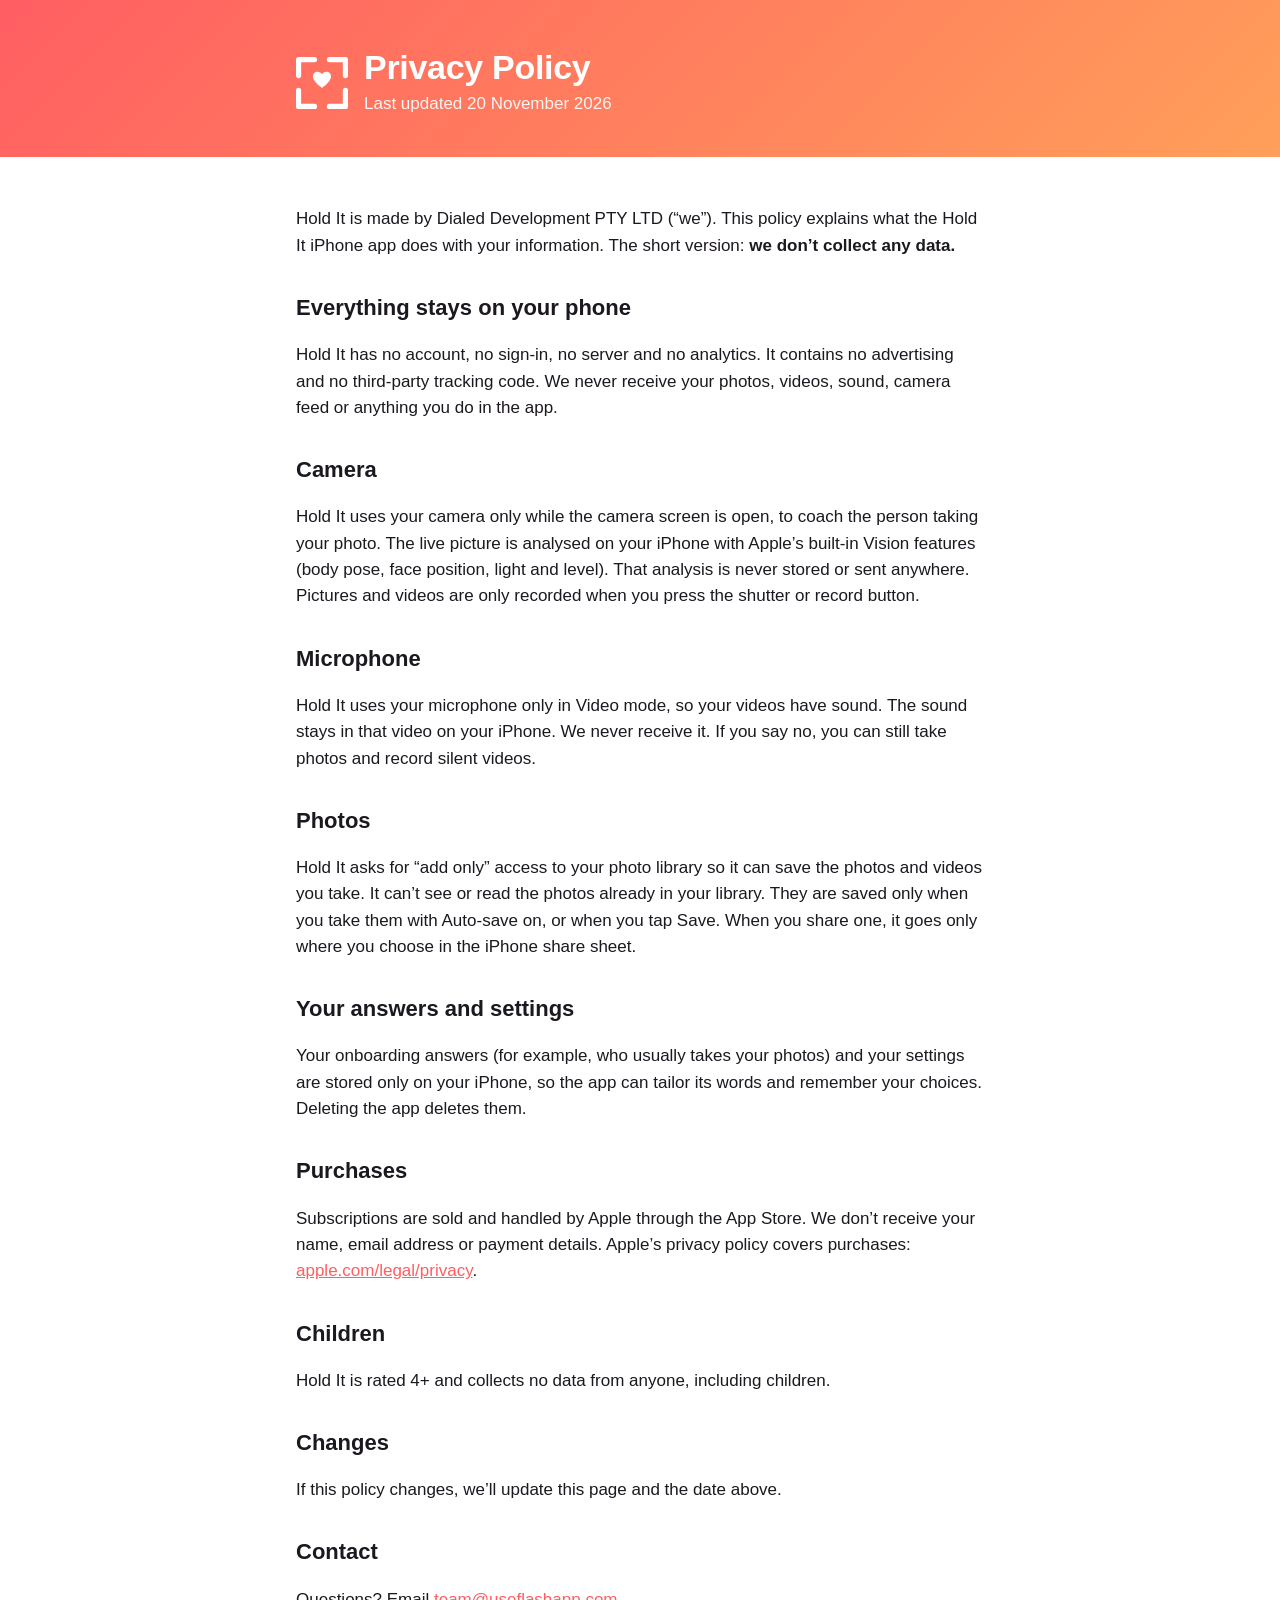
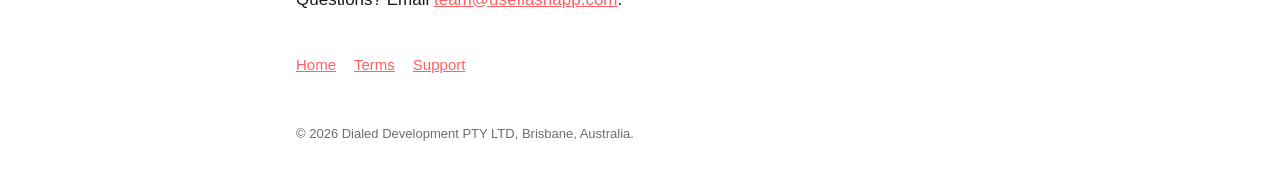
==== privacy/index.html @ 533e88c5 "Privacy: cover video and the microphone Co-Authored-By: Claude Opus 5.5 <noreply@anthropic.com>" ====
<!doctype html>
<html lang="en">
<head>
<meta charset="utf-8">
<meta name="viewport" content="width=device-width, initial-scale=1">
<title>Hold It Privacy</title>
<meta name="description" content="Hold It privacy policy: no data collected.">
<link rel="stylesheet" href="../style.css">
</head>
<body>
<header><div class="wrap">
<a href="../"><svg class="mark" viewBox="0 0 644 644" aria-hidden="true"><g fill="none" stroke="#fff" stroke-width="64" stroke-linecap="round" stroke-linejoin="round"><path d="M230 32H32V230"/><path d="M414 32H612V230"/><path d="M230 612H32V414"/><path d="M414 612H612V414"/></g><path fill="#fff" d="M322 381c-8-6-112-74-112-140 0-35 26-59 57-59 24 0 44 14 55 33 11-19 31-33 55-33 31 0 57 24 57 59 0 66-104 134-112 140z"/></svg></a>
<div><h1>Privacy Policy</h1><p>Last updated 20 November 2026</p></div>
</div></header>
<main><div class="wrap">
<p>Hold It is made by Dialed Development PTY LTD (“we”). This policy explains what the Hold It iPhone app does with your information. The short version: <strong>we don’t collect any data.</strong></p>
<h2>Everything stays on your phone</h2>
<p>Hold It has no account, no sign-in, no server and no analytics. It contains no advertising and no third-party tracking code. We never receive your photos, videos, sound, camera feed or anything you do in the app.</p>
<h2>Camera</h2>
<p>Hold It uses your camera only while the camera screen is open, to coach the person taking your photo. The live picture is analysed on your iPhone with Apple’s built-in Vision features (body pose, face position, light and level). That analysis is never stored or sent anywhere. Pictures and videos are only recorded when you press the shutter or record button.</p>
<h2>Microphone</h2>
<p>Hold It uses your microphone only in Video mode, so your videos have sound. The sound stays in that video on your iPhone. We never receive it. If you say no, you can still take photos and record silent videos.</p>
<h2>Photos</h2>
<p>Hold It asks for “add only” access to your photo library so it can save the photos and videos you take. It can’t see or read the photos already in your library. They are saved only when you take them with Auto-save on, or when you tap Save. When you share one, it goes only where you choose in the iPhone share sheet.</p>
<h2>Your answers and settings</h2>
<p>Your onboarding answers (for example, who usually takes your photos) and your settings are stored only on your iPhone, so the app can tailor its words and remember your choices. Deleting the app deletes them.</p>
<h2>Purchases</h2>
<p>Subscriptions are sold and handled by Apple through the App Store. We don’t receive your name, email address or payment details. Apple’s privacy policy covers purchases: <a href="https://www.apple.com/legal/privacy/">apple.com/legal/privacy</a>.</p>
<h2>Children</h2>
<p>Hold It is rated 4+ and collects no data from anyone, including children.</p>
<h2>Changes</h2>
<p>If this policy changes, we’ll update this page and the date above.</p>
<h2>Contact</h2>
<p>Questions? Email <a href="mailto:team@useflashapp.com">team@useflashapp.com</a>.</p>
<nav><a href="../">Home</a><a href="../terms/">Terms</a><a href="../support/">Support</a></nav>
</div></main>
<footer><div class="wrap">© 2026 Dialed Development PTY LTD, Brisbane, Australia.</div></footer>
</body>
</html>
---- style.css ----
:root { --ink:#1C181F; --grey:#6E6E6E; --card:#F7F6FD; --coral:#FF5E62; --peach:#FF9F5A; --bg:#FFFFFF; }
@media (prefers-color-scheme: dark) { :root { --ink:#F5F4F7; --grey:#A09DA6; --card:#1B1A1F; --bg:#0E0D10; } }
* { box-sizing: border-box; }
body { margin:0; background:var(--bg); color:var(--ink); font: 17px/1.55 -apple-system, BlinkMacSystemFont, "SF Pro Text", "Segoe UI", Roboto, Helvetica, Arial, sans-serif; }
header { background: linear-gradient(135deg, var(--coral), var(--peach)); color:#fff; padding: 48px 0 40px; }
.wrap { max-width: 720px; margin: 0 auto; padding: 0 16px; }
header .wrap { display:flex; align-items:center; gap:16px; }
header a { color:#fff; text-decoration:none; }
.mark { width:52px; height:52px; flex:none; display:block; }
h1 { font-size: 34px; font-weight: 600; margin: 0; letter-spacing:-0.3px; line-height:1.15; }
header p { margin: 4px 0 0; opacity: .92; }
main { padding: 32px 0 48px; }
h2 { font-size: 22px; font-weight: 600; margin: 32px 0 8px; }
.muted { color: var(--grey); }
.card { background: var(--card); border-radius: 16px; padding: 4px 20px; margin: 16px 0; }
nav { display:flex; gap:18px; flex-wrap:wrap; margin-top: 40px; font-size: 15px; }
a { color: var(--coral); }
footer { color: var(--grey); font-size: 13px; padding: 0 0 48px; }
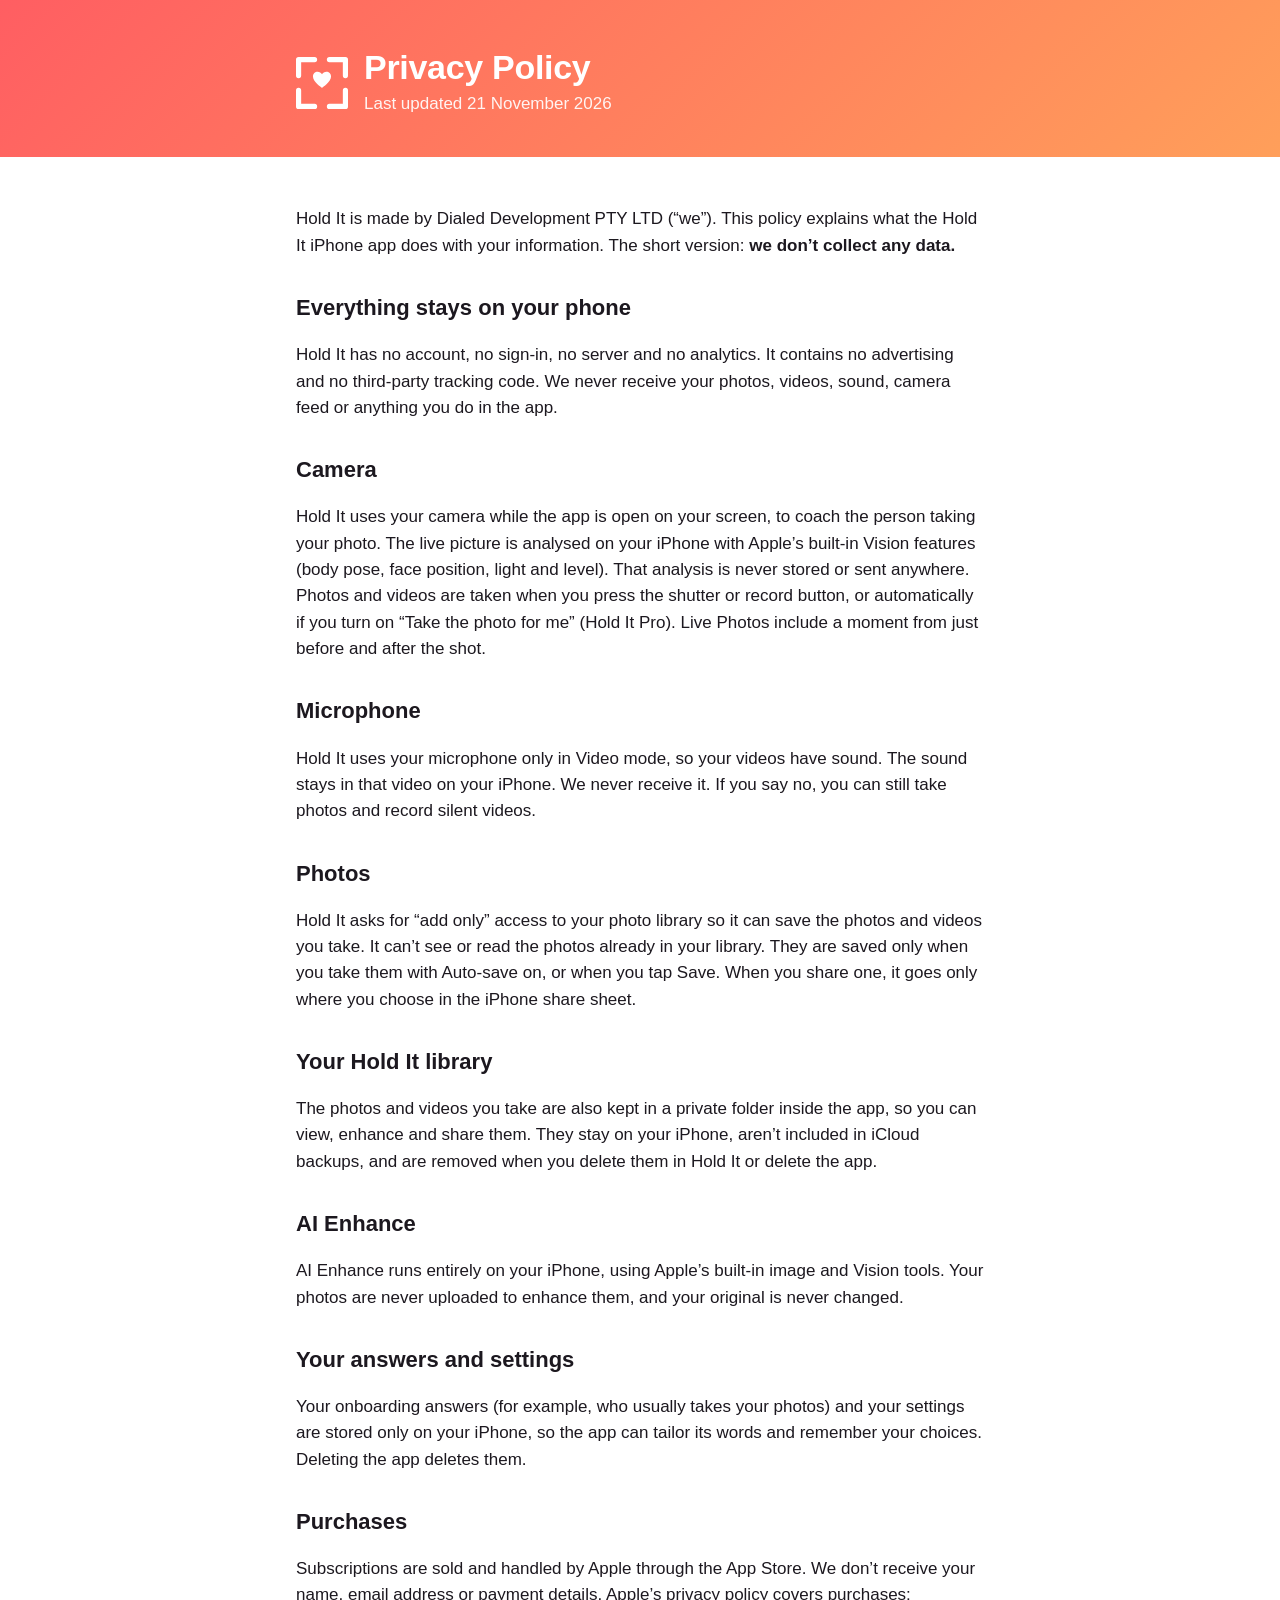
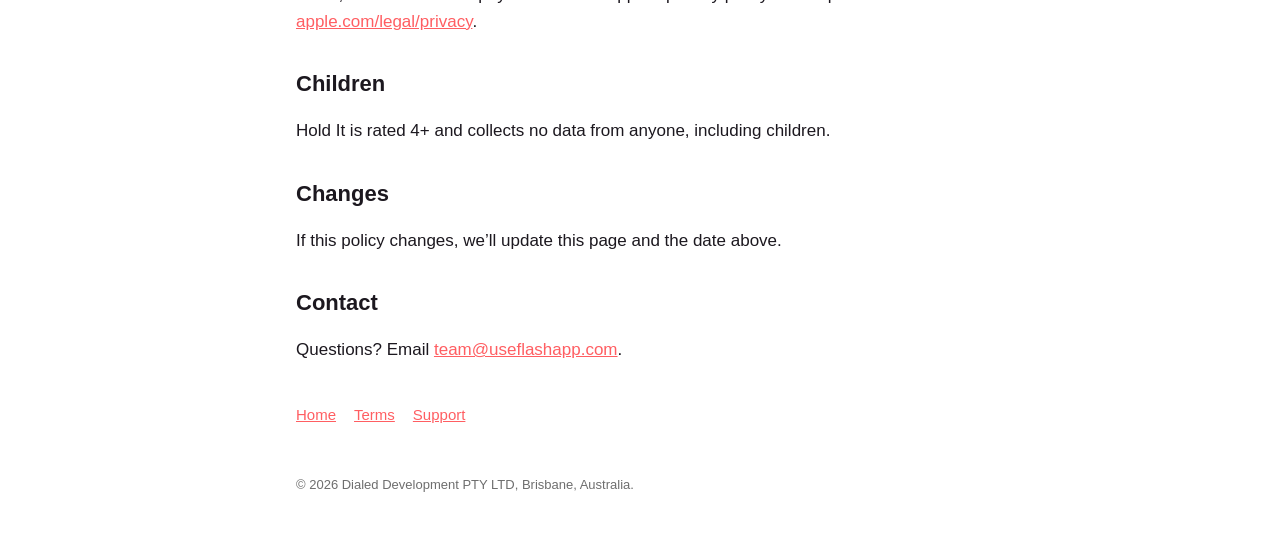
==== commit 929b2ed0: "Privacy and terms: in-app library and on-device AI Enhance Co-Authored-By: Claude Opus 5.5 <noreply@" ====
--- a/privacy/index.html
+++ b/privacy/index.html
@@ -10,18 +10,22 @@
 <body>
 <header><div class="wrap">
 <a href="../"><svg class="mark" viewBox="0 0 644 644" aria-hidden="true"><g fill="none" stroke="#fff" stroke-width="64" stroke-linecap="round" stroke-linejoin="round"><path d="M230 32H32V230"/><path d="M414 32H612V230"/><path d="M230 612H32V414"/><path d="M414 612H612V414"/></g><path fill="#fff" d="M322 381c-8-6-112-74-112-140 0-35 26-59 57-59 24 0 44 14 55 33 11-19 31-33 55-33 31 0 57 24 57 59 0 66-104 134-112 140z"/></svg></a>
-<div><h1>Privacy Policy</h1><p>Last updated 20 November 2026</p></div>
+<div><h1>Privacy Policy</h1><p>Last updated 21 November 2026</p></div>
 </div></header>
 <main><div class="wrap">
 <p>Hold It is made by Dialed Development PTY LTD (“we”). This policy explains what the Hold It iPhone app does with your information. The short version: <strong>we don’t collect any data.</strong></p>
 <h2>Everything stays on your phone</h2>
 <p>Hold It has no account, no sign-in, no server and no analytics. It contains no advertising and no third-party tracking code. We never receive your photos, videos, sound, camera feed or anything you do in the app.</p>
 <h2>Camera</h2>
-<p>Hold It uses your camera only while the camera screen is open, to coach the person taking your photo. The live picture is analysed on your iPhone with Apple’s built-in Vision features (body pose, face position, light and level). That analysis is never stored or sent anywhere. Pictures and videos are only recorded when you press the shutter or record button.</p>
+<p>Hold It uses your camera while the app is open on your screen, to coach the person taking your photo. The live picture is analysed on your iPhone with Apple’s built-in Vision features (body pose, face position, light and level). That analysis is never stored or sent anywhere. Photos and videos are taken when you press the shutter or record button, or automatically if you turn on “Take the photo for me” (Hold It Pro). Live Photos include a moment from just before and after the shot.</p>
 <h2>Microphone</h2>
 <p>Hold It uses your microphone only in Video mode, so your videos have sound. The sound stays in that video on your iPhone. We never receive it. If you say no, you can still take photos and record silent videos.</p>
 <h2>Photos</h2>
 <p>Hold It asks for “add only” access to your photo library so it can save the photos and videos you take. It can’t see or read the photos already in your library. They are saved only when you take them with Auto-save on, or when you tap Save. When you share one, it goes only where you choose in the iPhone share sheet.</p>
+<h2>Your Hold It library</h2>
+<p>The photos and videos you take are also kept in a private folder inside the app, so you can view, enhance and share them. They stay on your iPhone, aren’t included in iCloud backups, and are removed when you delete them in Hold It or delete the app.</p>
+<h2>AI Enhance</h2>
+<p>AI Enhance runs entirely on your iPhone, using Apple’s built-in image and Vision tools. Your photos are never uploaded to enhance them, and your original is never changed.</p>
 <h2>Your answers and settings</h2>
 <p>Your onboarding answers (for example, who usually takes your photos) and your settings are stored only on your iPhone, so the app can tailor its words and remember your choices. Deleting the app deletes them.</p>
 <h2>Purchases</h2>
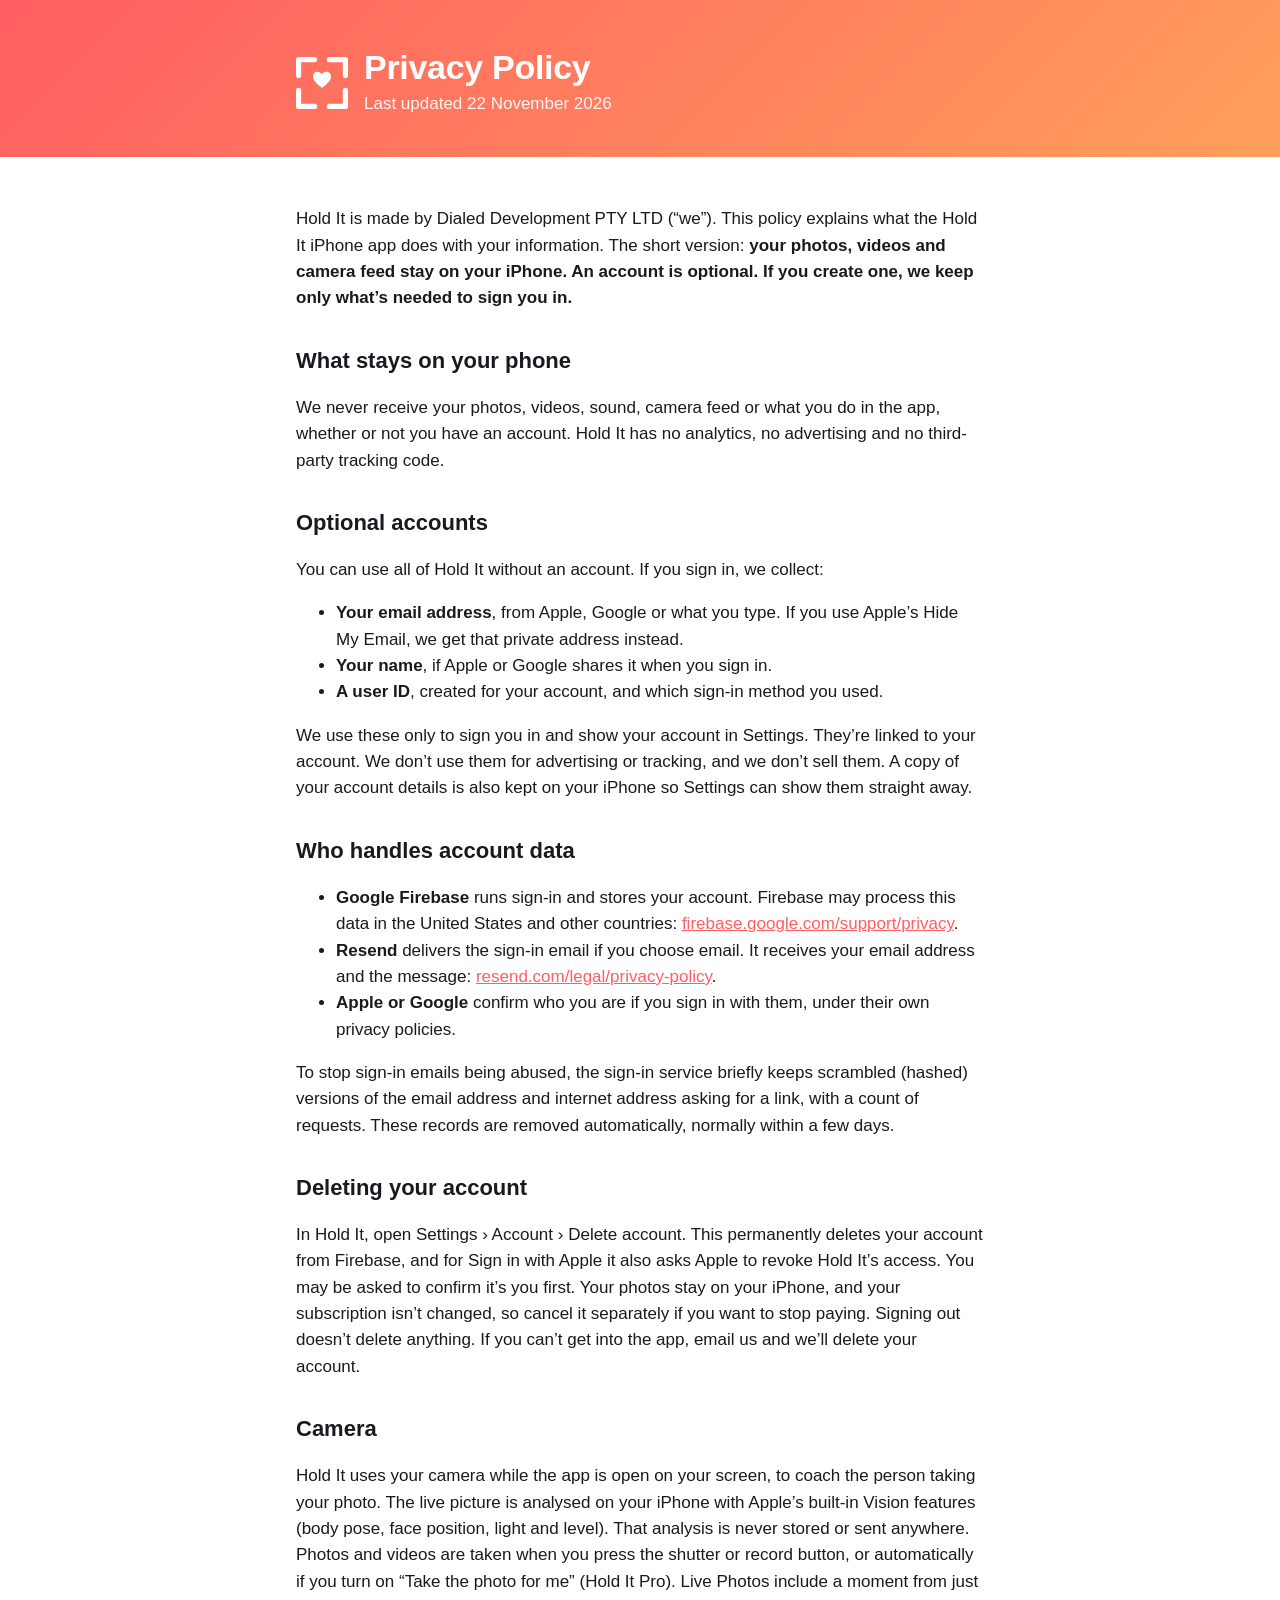
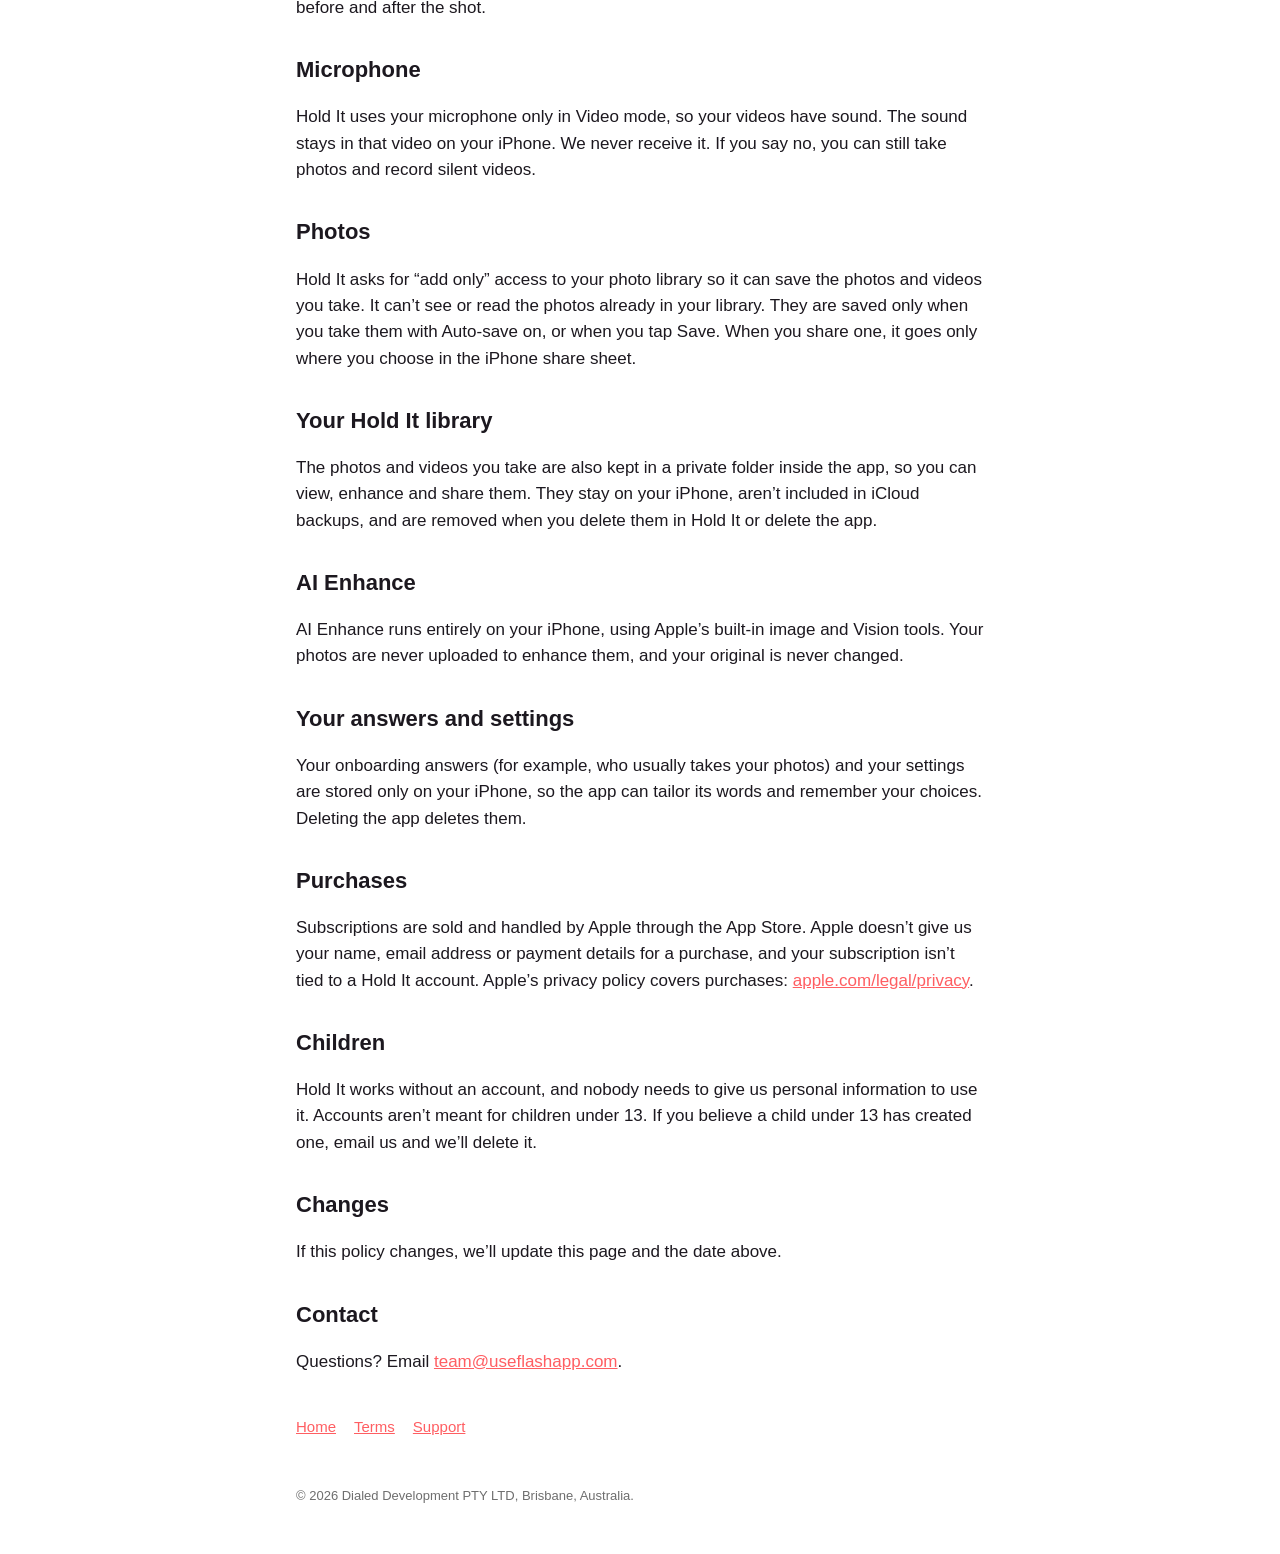
==== commit f607e0fa: "Privacy, terms and support: optional accounts and sign-in" ====
--- a/privacy/index.html
+++ b/privacy/index.html
@@ -4,18 +4,35 @@
 <meta charset="utf-8">
 <meta name="viewport" content="width=device-width, initial-scale=1">
 <title>Hold It Privacy</title>
-<meta name="description" content="Hold It privacy policy: no data collected.">
+<meta name="description" content="Hold It privacy policy: what an optional account collects, and why your photos stay on your iPhone.">
 <link rel="stylesheet" href="../style.css">
 </head>
 <body>
 <header><div class="wrap">
 <a href="../"><svg class="mark" viewBox="0 0 644 644" aria-hidden="true"><g fill="none" stroke="#fff" stroke-width="64" stroke-linecap="round" stroke-linejoin="round"><path d="M230 32H32V230"/><path d="M414 32H612V230"/><path d="M230 612H32V414"/><path d="M414 612H612V414"/></g><path fill="#fff" d="M322 381c-8-6-112-74-112-140 0-35 26-59 57-59 24 0 44 14 55 33 11-19 31-33 55-33 31 0 57 24 57 59 0 66-104 134-112 140z"/></svg></a>
-<div><h1>Privacy Policy</h1><p>Last updated 21 November 2026</p></div>
+<div><h1>Privacy Policy</h1><p>Last updated 22 November 2026</p></div>
 </div></header>
 <main><div class="wrap">
-<p>Hold It is made by Dialed Development PTY LTD (“we”). This policy explains what the Hold It iPhone app does with your information. The short version: <strong>we don’t collect any data.</strong></p>
-<h2>Everything stays on your phone</h2>
-<p>Hold It has no account, no sign-in, no server and no analytics. It contains no advertising and no third-party tracking code. We never receive your photos, videos, sound, camera feed or anything you do in the app.</p>
+<p>Hold It is made by Dialed Development PTY LTD (“we”). This policy explains what the Hold It iPhone app does with your information. The short version: <strong>your photos, videos and camera feed stay on your iPhone. An account is optional. If you create one, we keep only what’s needed to sign you in.</strong></p>
+<h2>What stays on your phone</h2>
+<p>We never receive your photos, videos, sound, camera feed or what you do in the app, whether or not you have an account. Hold It has no analytics, no advertising and no third-party tracking code.</p>
+<h2>Optional accounts</h2>
+<p>You can use all of Hold It without an account. If you sign in, we collect:</p>
+<ul>
+<li><strong>Your email address</strong>, from Apple, Google or what you type. If you use Apple’s Hide My Email, we get that private address instead.</li>
+<li><strong>Your name</strong>, if Apple or Google shares it when you sign in.</li>
+<li><strong>A user ID</strong>, created for your account, and which sign-in method you used.</li>
+</ul>
+<p>We use these only to sign you in and show your account in Settings. They’re linked to your account. We don’t use them for advertising or tracking, and we don’t sell them. A copy of your account details is also kept on your iPhone so Settings can show them straight away.</p>
+<h2>Who handles account data</h2>
+<ul>
+<li><strong>Google Firebase</strong> runs sign-in and stores your account. Firebase may process this data in the United States and other countries: <a href="https://firebase.google.com/support/privacy">firebase.google.com/support/privacy</a>.</li>
+<li><strong>Resend</strong> delivers the sign-in email if you choose email. It receives your email address and the message: <a href="https://resend.com/legal/privacy-policy">resend.com/legal/privacy-policy</a>.</li>
+<li><strong>Apple or Google</strong> confirm who you are if you sign in with them, under their own privacy policies.</li>
+</ul>
+<p>To stop sign-in emails being abused, the sign-in service briefly keeps scrambled (hashed) versions of the email address and internet address asking for a link, with a count of requests. These records are removed automatically, normally within a few days.</p>
+<h2>Deleting your account</h2>
+<p>In Hold It, open Settings › Account › Delete account. This permanently deletes your account from Firebase, and for Sign in with Apple it also asks Apple to revoke Hold It’s access. You may be asked to confirm it’s you first. Your photos stay on your iPhone, and your subscription isn’t changed, so cancel it separately if you want to stop paying. Signing out doesn’t delete anything. If you can’t get into the app, email us and we’ll delete your account.</p>
 <h2>Camera</h2>
 <p>Hold It uses your camera while the app is open on your screen, to coach the person taking your photo. The live picture is analysed on your iPhone with Apple’s built-in Vision features (body pose, face position, light and level). That analysis is never stored or sent anywhere. Photos and videos are taken when you press the shutter or record button, or automatically if you turn on “Take the photo for me” (Hold It Pro). Live Photos include a moment from just before and after the shot.</p>
 <h2>Microphone</h2>
@@ -29,9 +46,9 @@
 <h2>Your answers and settings</h2>
 <p>Your onboarding answers (for example, who usually takes your photos) and your settings are stored only on your iPhone, so the app can tailor its words and remember your choices. Deleting the app deletes them.</p>
 <h2>Purchases</h2>
-<p>Subscriptions are sold and handled by Apple through the App Store. We don’t receive your name, email address or payment details. Apple’s privacy policy covers purchases: <a href="https://www.apple.com/legal/privacy/">apple.com/legal/privacy</a>.</p>
+<p>Subscriptions are sold and handled by Apple through the App Store. Apple doesn’t give us your name, email address or payment details for a purchase, and your subscription isn’t tied to a Hold It account. Apple’s privacy policy covers purchases: <a href="https://www.apple.com/legal/privacy/">apple.com/legal/privacy</a>.</p>
 <h2>Children</h2>
-<p>Hold It is rated 4+ and collects no data from anyone, including children.</p>
+<p>Hold It works without an account, and nobody needs to give us personal information to use it. Accounts aren’t meant for children under 13. If you believe a child under 13 has created one, email us and we’ll delete it.</p>
 <h2>Changes</h2>
 <p>If this policy changes, we’ll update this page and the date above.</p>
 <h2>Contact</h2>
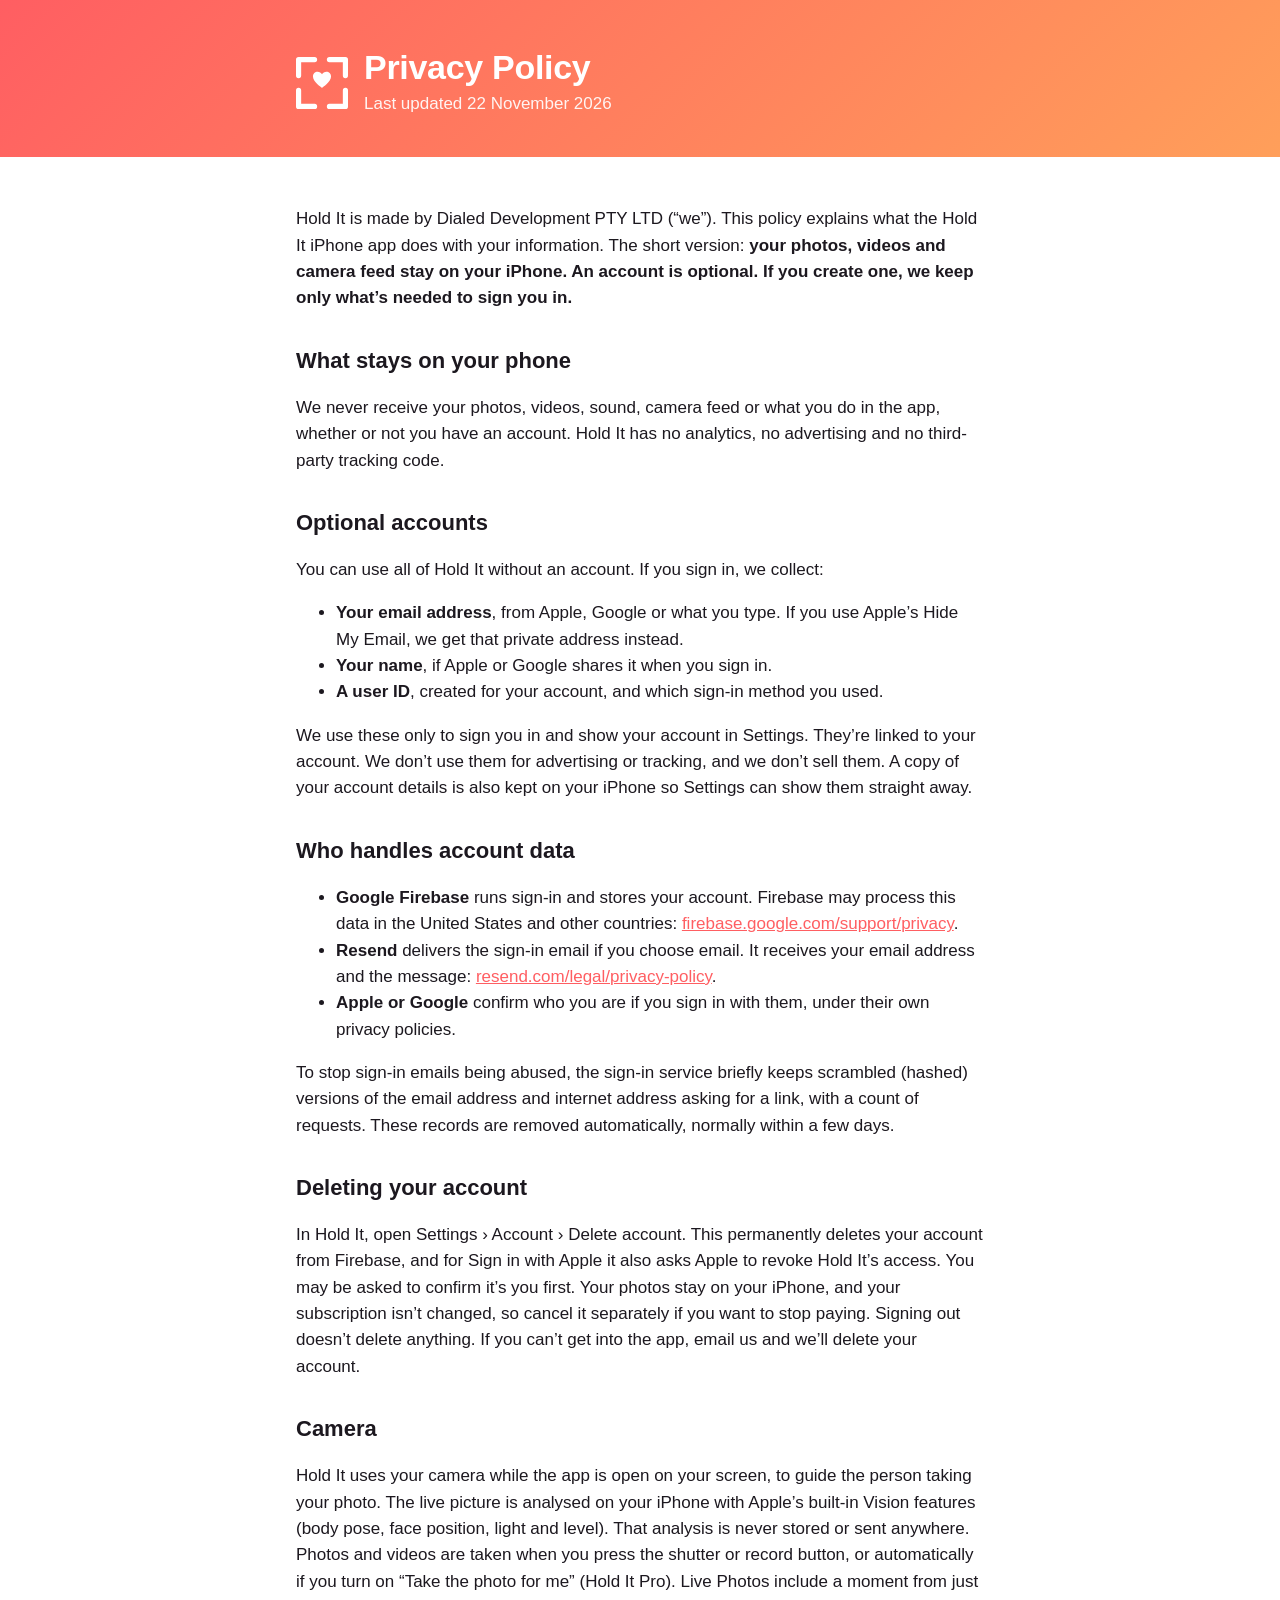
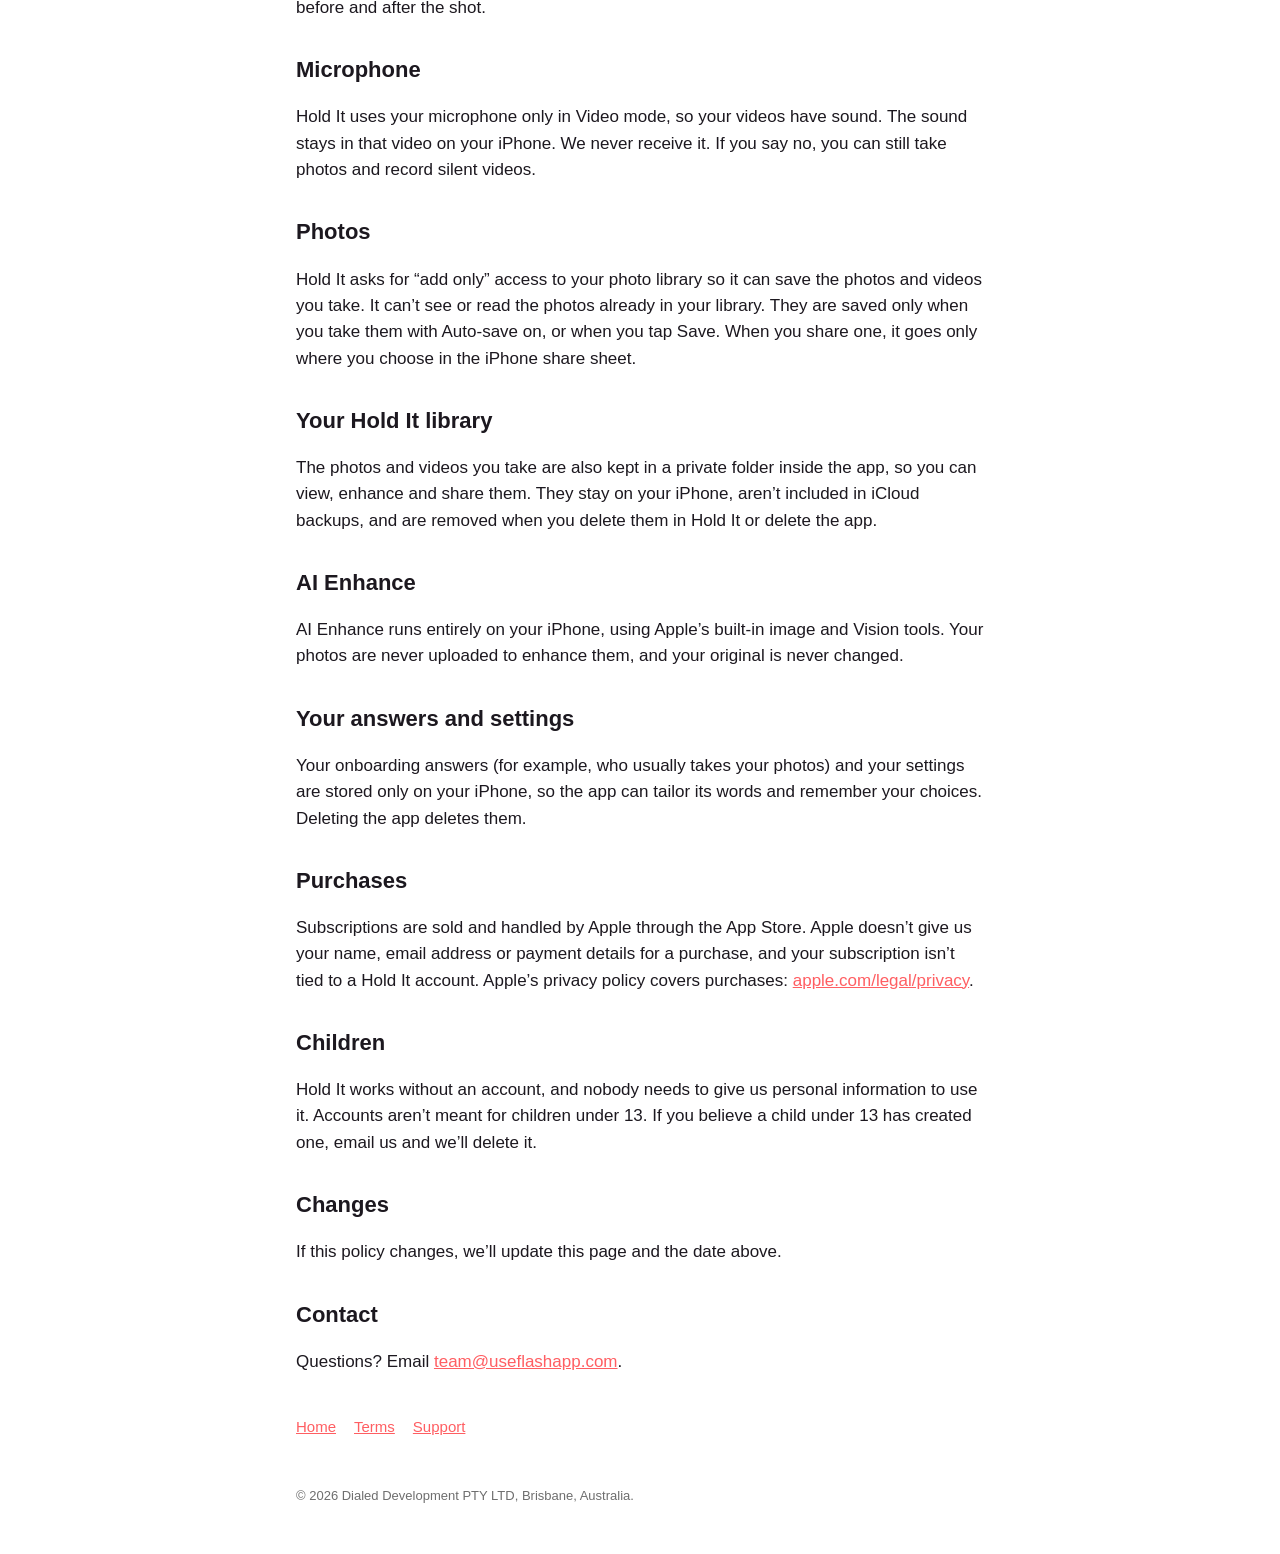
==== commit 5fd994e2: "Say guide instead of coach" ====
--- a/privacy/index.html
+++ b/privacy/index.html
@@ -34,7 +34,7 @@
 <h2>Deleting your account</h2>
 <p>In Hold It, open Settings › Account › Delete account. This permanently deletes your account from Firebase, and for Sign in with Apple it also asks Apple to revoke Hold It’s access. You may be asked to confirm it’s you first. Your photos stay on your iPhone, and your subscription isn’t changed, so cancel it separately if you want to stop paying. Signing out doesn’t delete anything. If you can’t get into the app, email us and we’ll delete your account.</p>
 <h2>Camera</h2>
-<p>Hold It uses your camera while the app is open on your screen, to coach the person taking your photo. The live picture is analysed on your iPhone with Apple’s built-in Vision features (body pose, face position, light and level). That analysis is never stored or sent anywhere. Photos and videos are taken when you press the shutter or record button, or automatically if you turn on “Take the photo for me” (Hold It Pro). Live Photos include a moment from just before and after the shot.</p>
+<p>Hold It uses your camera while the app is open on your screen, to guide the person taking your photo. The live picture is analysed on your iPhone with Apple’s built-in Vision features (body pose, face position, light and level). That analysis is never stored or sent anywhere. Photos and videos are taken when you press the shutter or record button, or automatically if you turn on “Take the photo for me” (Hold It Pro). Live Photos include a moment from just before and after the shot.</p>
 <h2>Microphone</h2>
 <p>Hold It uses your microphone only in Video mode, so your videos have sound. The sound stays in that video on your iPhone. We never receive it. If you say no, you can still take photos and record silent videos.</p>
 <h2>Photos</h2>
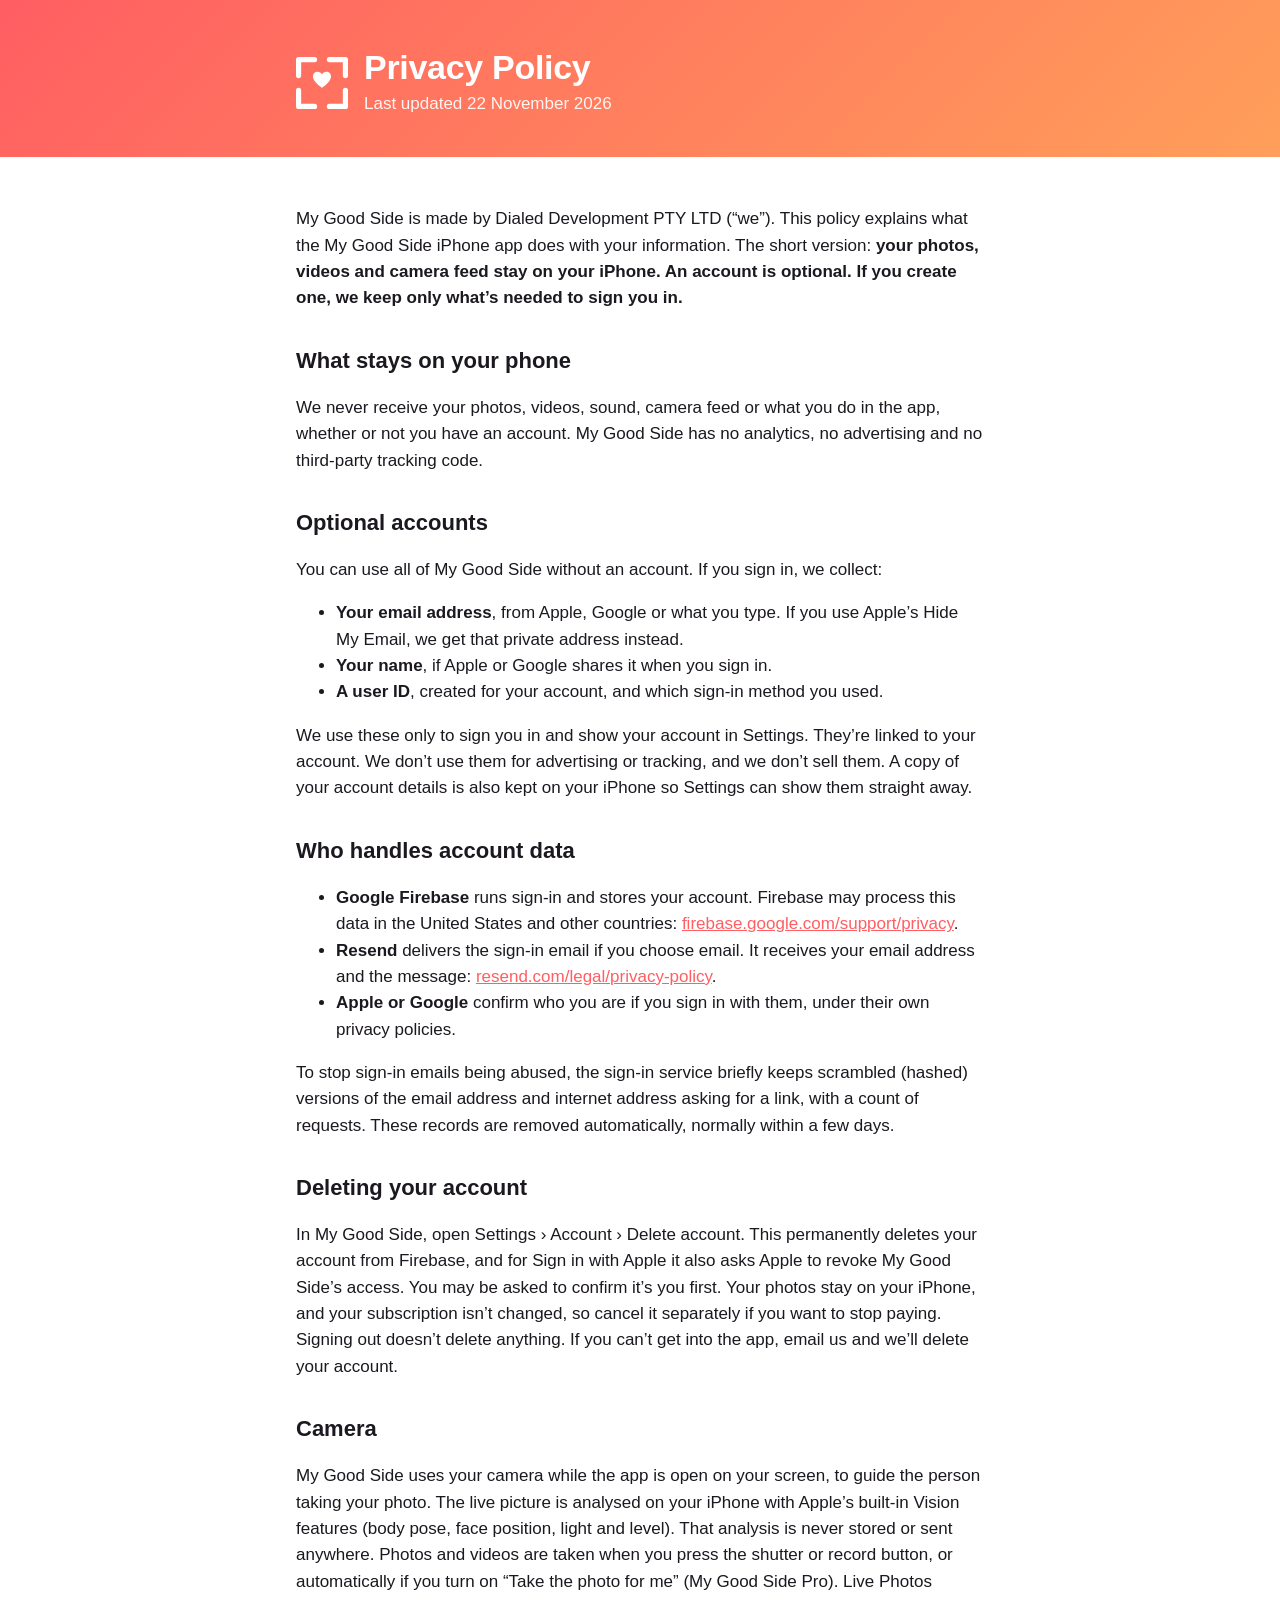
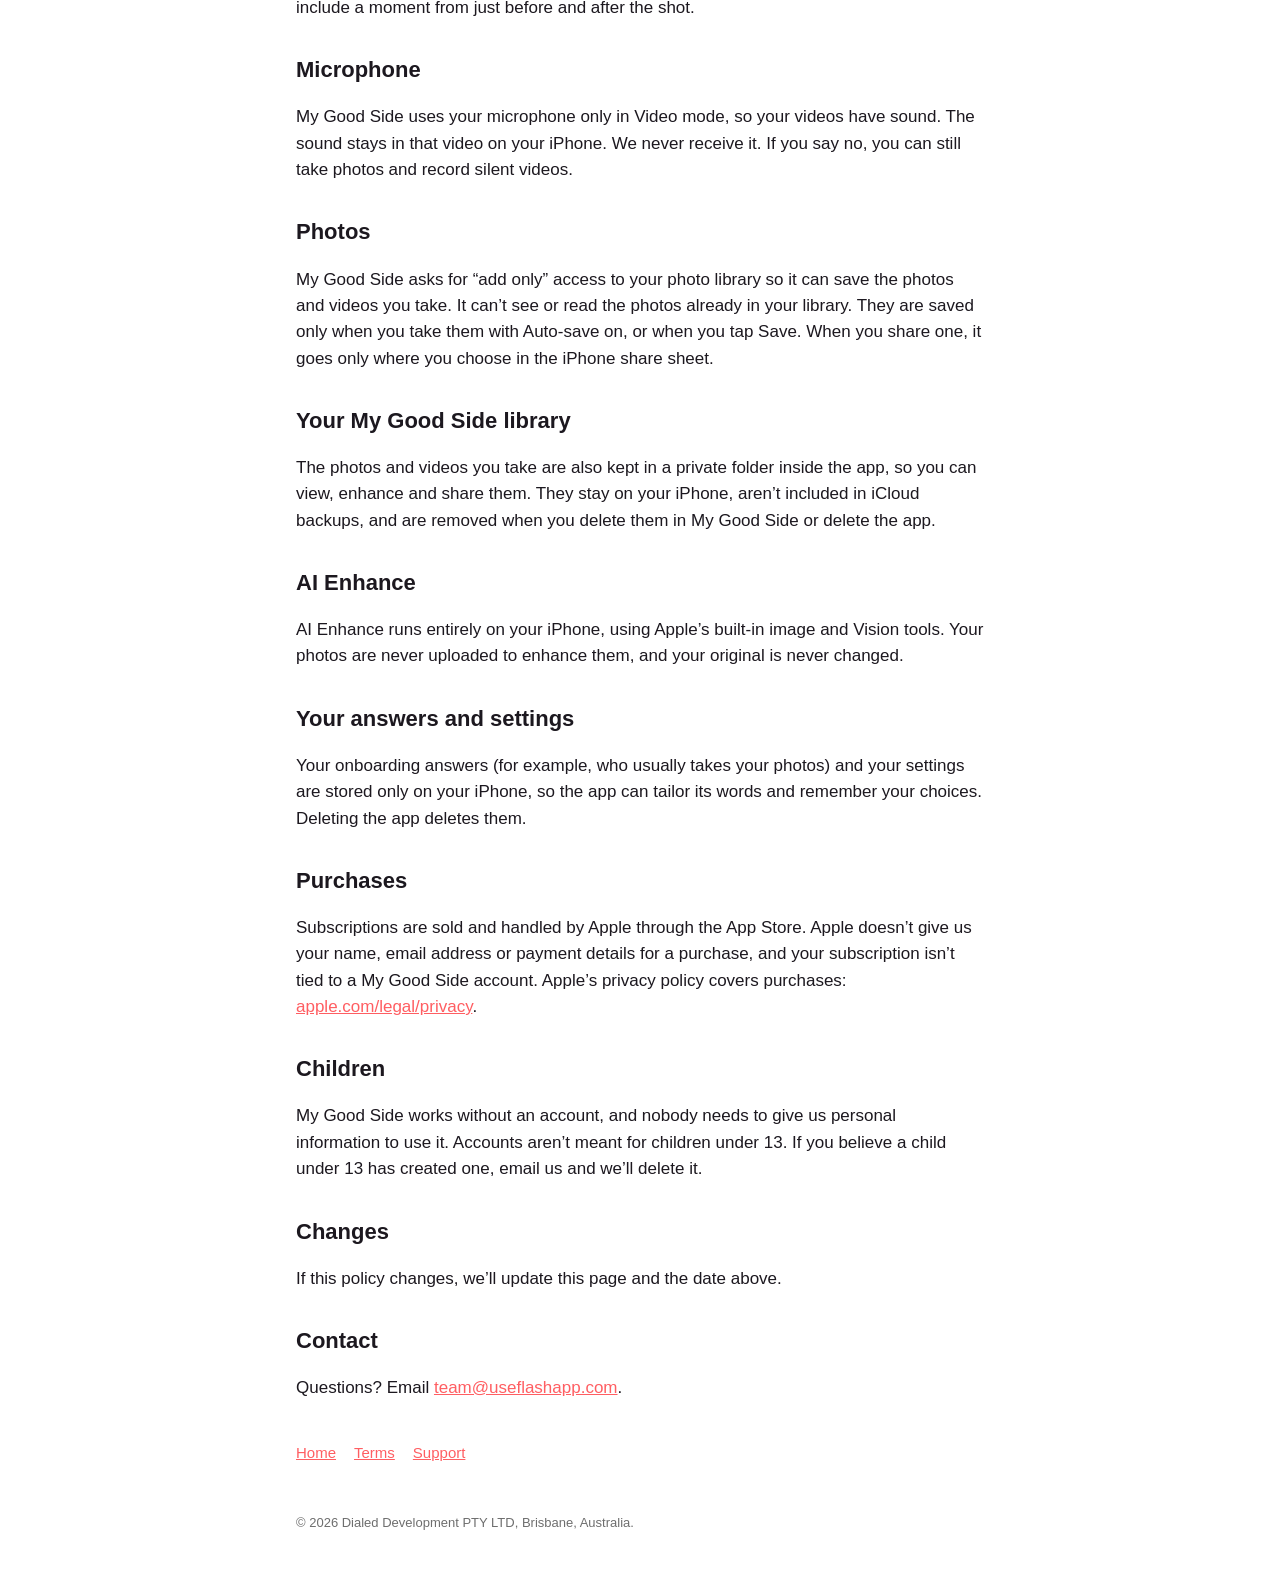
==== commit 4a022042: "Rename to My Good Side Co-Authored-By: Claude Opus 5.5 <noreply@anthropic.com>" ====
--- a/privacy/index.html
+++ b/privacy/index.html
@@ -3,8 +3,8 @@
 <head>
 <meta charset="utf-8">
 <meta name="viewport" content="width=device-width, initial-scale=1">
-<title>Hold It Privacy</title>
-<meta name="description" content="Hold It privacy policy: what an optional account collects, and why your photos stay on your iPhone.">
+<title>My Good Side Privacy</title>
+<meta name="description" content="My Good Side privacy policy: what an optional account collects, and why your photos stay on your iPhone.">
 <link rel="stylesheet" href="../style.css">
 </head>
 <body>
@@ -13,11 +13,11 @@
 <div><h1>Privacy Policy</h1><p>Last updated 22 November 2026</p></div>
 </div></header>
 <main><div class="wrap">
-<p>Hold It is made by Dialed Development PTY LTD (“we”). This policy explains what the Hold It iPhone app does with your information. The short version: <strong>your photos, videos and camera feed stay on your iPhone. An account is optional. If you create one, we keep only what’s needed to sign you in.</strong></p>
+<p>My Good Side is made by Dialed Development PTY LTD (“we”). This policy explains what the My Good Side iPhone app does with your information. The short version: <strong>your photos, videos and camera feed stay on your iPhone. An account is optional. If you create one, we keep only what’s needed to sign you in.</strong></p>
 <h2>What stays on your phone</h2>
-<p>We never receive your photos, videos, sound, camera feed or what you do in the app, whether or not you have an account. Hold It has no analytics, no advertising and no third-party tracking code.</p>
+<p>We never receive your photos, videos, sound, camera feed or what you do in the app, whether or not you have an account. My Good Side has no analytics, no advertising and no third-party tracking code.</p>
 <h2>Optional accounts</h2>
-<p>You can use all of Hold It without an account. If you sign in, we collect:</p>
+<p>You can use all of My Good Side without an account. If you sign in, we collect:</p>
 <ul>
 <li><strong>Your email address</strong>, from Apple, Google or what you type. If you use Apple’s Hide My Email, we get that private address instead.</li>
 <li><strong>Your name</strong>, if Apple or Google shares it when you sign in.</li>
@@ -32,23 +32,23 @@
 </ul>
 <p>To stop sign-in emails being abused, the sign-in service briefly keeps scrambled (hashed) versions of the email address and internet address asking for a link, with a count of requests. These records are removed automatically, normally within a few days.</p>
 <h2>Deleting your account</h2>
-<p>In Hold It, open Settings › Account › Delete account. This permanently deletes your account from Firebase, and for Sign in with Apple it also asks Apple to revoke Hold It’s access. You may be asked to confirm it’s you first. Your photos stay on your iPhone, and your subscription isn’t changed, so cancel it separately if you want to stop paying. Signing out doesn’t delete anything. If you can’t get into the app, email us and we’ll delete your account.</p>
+<p>In My Good Side, open Settings › Account › Delete account. This permanently deletes your account from Firebase, and for Sign in with Apple it also asks Apple to revoke My Good Side’s access. You may be asked to confirm it’s you first. Your photos stay on your iPhone, and your subscription isn’t changed, so cancel it separately if you want to stop paying. Signing out doesn’t delete anything. If you can’t get into the app, email us and we’ll delete your account.</p>
 <h2>Camera</h2>
-<p>Hold It uses your camera while the app is open on your screen, to guide the person taking your photo. The live picture is analysed on your iPhone with Apple’s built-in Vision features (body pose, face position, light and level). That analysis is never stored or sent anywhere. Photos and videos are taken when you press the shutter or record button, or automatically if you turn on “Take the photo for me” (Hold It Pro). Live Photos include a moment from just before and after the shot.</p>
+<p>My Good Side uses your camera while the app is open on your screen, to guide the person taking your photo. The live picture is analysed on your iPhone with Apple’s built-in Vision features (body pose, face position, light and level). That analysis is never stored or sent anywhere. Photos and videos are taken when you press the shutter or record button, or automatically if you turn on “Take the photo for me” (My Good Side Pro). Live Photos include a moment from just before and after the shot.</p>
 <h2>Microphone</h2>
-<p>Hold It uses your microphone only in Video mode, so your videos have sound. The sound stays in that video on your iPhone. We never receive it. If you say no, you can still take photos and record silent videos.</p>
+<p>My Good Side uses your microphone only in Video mode, so your videos have sound. The sound stays in that video on your iPhone. We never receive it. If you say no, you can still take photos and record silent videos.</p>
 <h2>Photos</h2>
-<p>Hold It asks for “add only” access to your photo library so it can save the photos and videos you take. It can’t see or read the photos already in your library. They are saved only when you take them with Auto-save on, or when you tap Save. When you share one, it goes only where you choose in the iPhone share sheet.</p>
-<h2>Your Hold It library</h2>
-<p>The photos and videos you take are also kept in a private folder inside the app, so you can view, enhance and share them. They stay on your iPhone, aren’t included in iCloud backups, and are removed when you delete them in Hold It or delete the app.</p>
+<p>My Good Side asks for “add only” access to your photo library so it can save the photos and videos you take. It can’t see or read the photos already in your library. They are saved only when you take them with Auto-save on, or when you tap Save. When you share one, it goes only where you choose in the iPhone share sheet.</p>
+<h2>Your My Good Side library</h2>
+<p>The photos and videos you take are also kept in a private folder inside the app, so you can view, enhance and share them. They stay on your iPhone, aren’t included in iCloud backups, and are removed when you delete them in My Good Side or delete the app.</p>
 <h2>AI Enhance</h2>
 <p>AI Enhance runs entirely on your iPhone, using Apple’s built-in image and Vision tools. Your photos are never uploaded to enhance them, and your original is never changed.</p>
 <h2>Your answers and settings</h2>
 <p>Your onboarding answers (for example, who usually takes your photos) and your settings are stored only on your iPhone, so the app can tailor its words and remember your choices. Deleting the app deletes them.</p>
 <h2>Purchases</h2>
-<p>Subscriptions are sold and handled by Apple through the App Store. Apple doesn’t give us your name, email address or payment details for a purchase, and your subscription isn’t tied to a Hold It account. Apple’s privacy policy covers purchases: <a href="https://www.apple.com/legal/privacy/">apple.com/legal/privacy</a>.</p>
+<p>Subscriptions are sold and handled by Apple through the App Store. Apple doesn’t give us your name, email address or payment details for a purchase, and your subscription isn’t tied to a My Good Side account. Apple’s privacy policy covers purchases: <a href="https://www.apple.com/legal/privacy/">apple.com/legal/privacy</a>.</p>
 <h2>Children</h2>
-<p>Hold It works without an account, and nobody needs to give us personal information to use it. Accounts aren’t meant for children under 13. If you believe a child under 13 has created one, email us and we’ll delete it.</p>
+<p>My Good Side works without an account, and nobody needs to give us personal information to use it. Accounts aren’t meant for children under 13. If you believe a child under 13 has created one, email us and we’ll delete it.</p>
 <h2>Changes</h2>
 <p>If this policy changes, we’ll update this page and the date above.</p>
 <h2>Contact</h2>
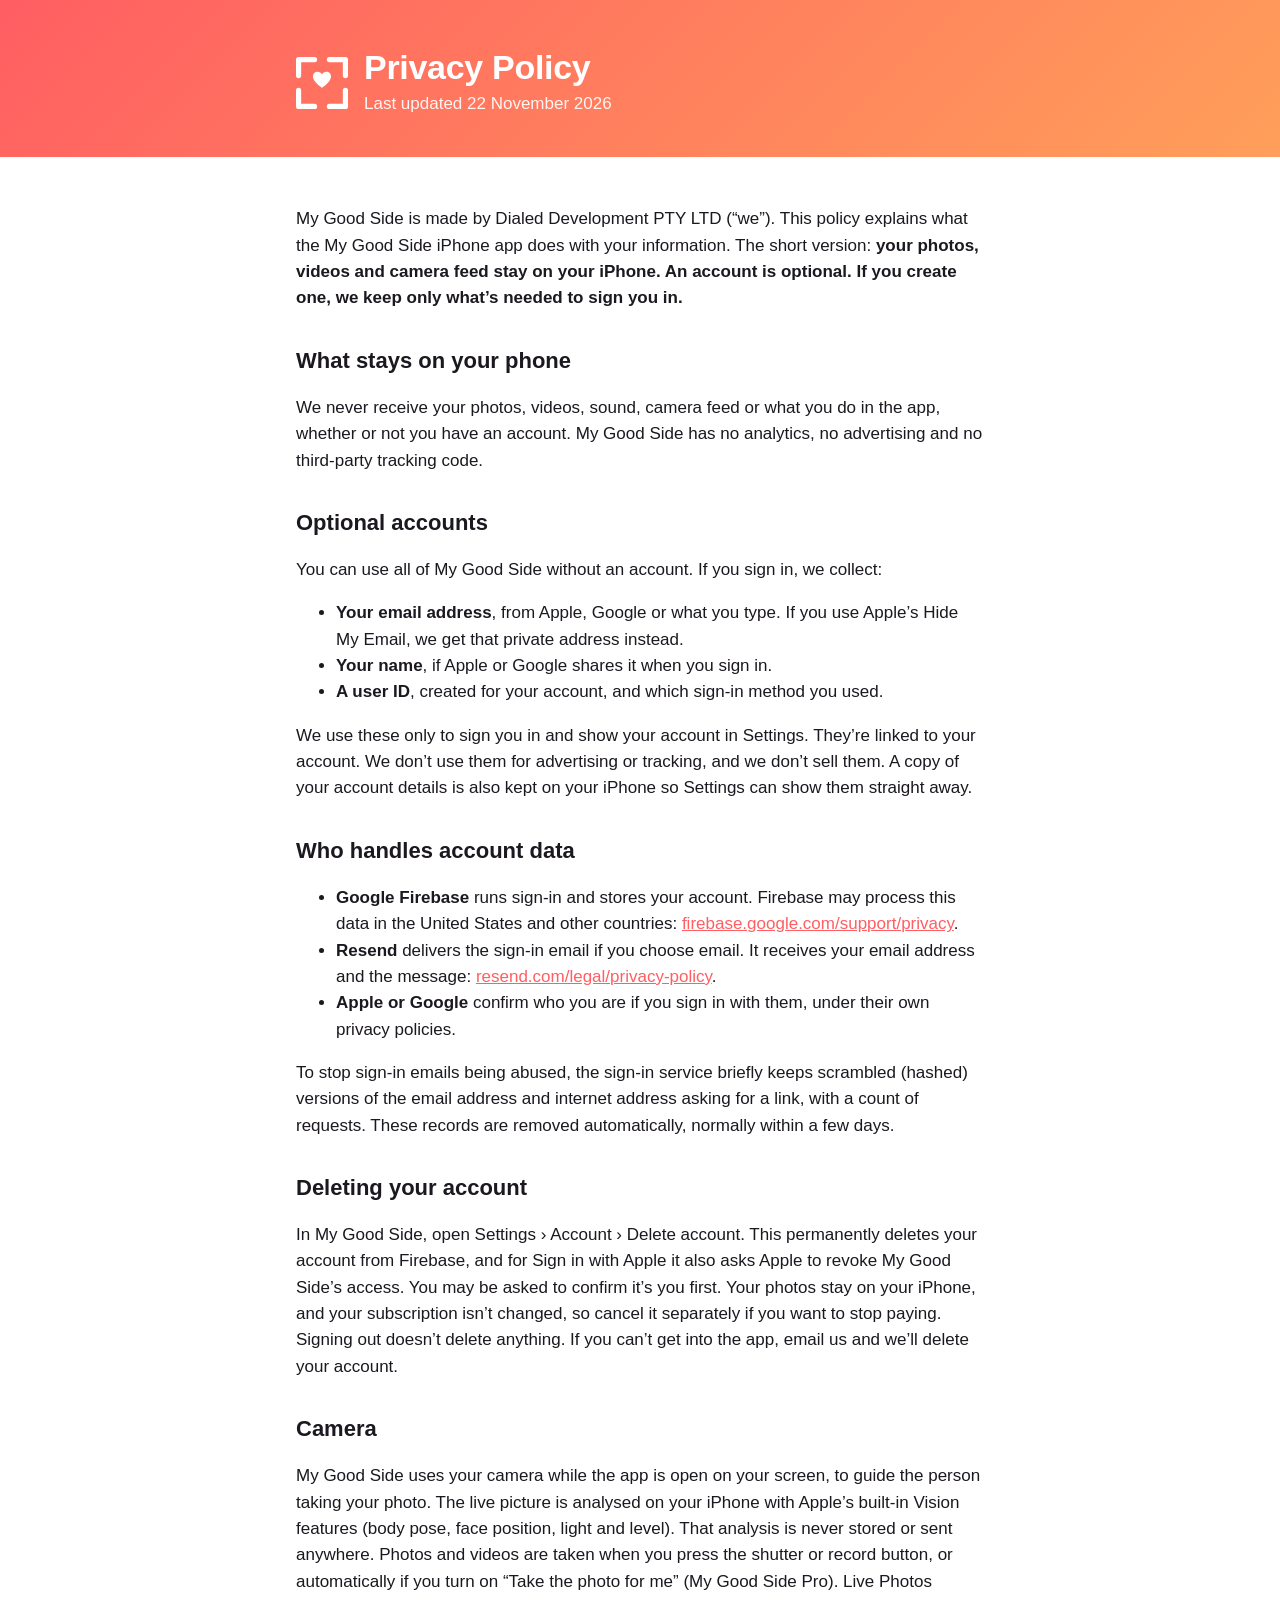
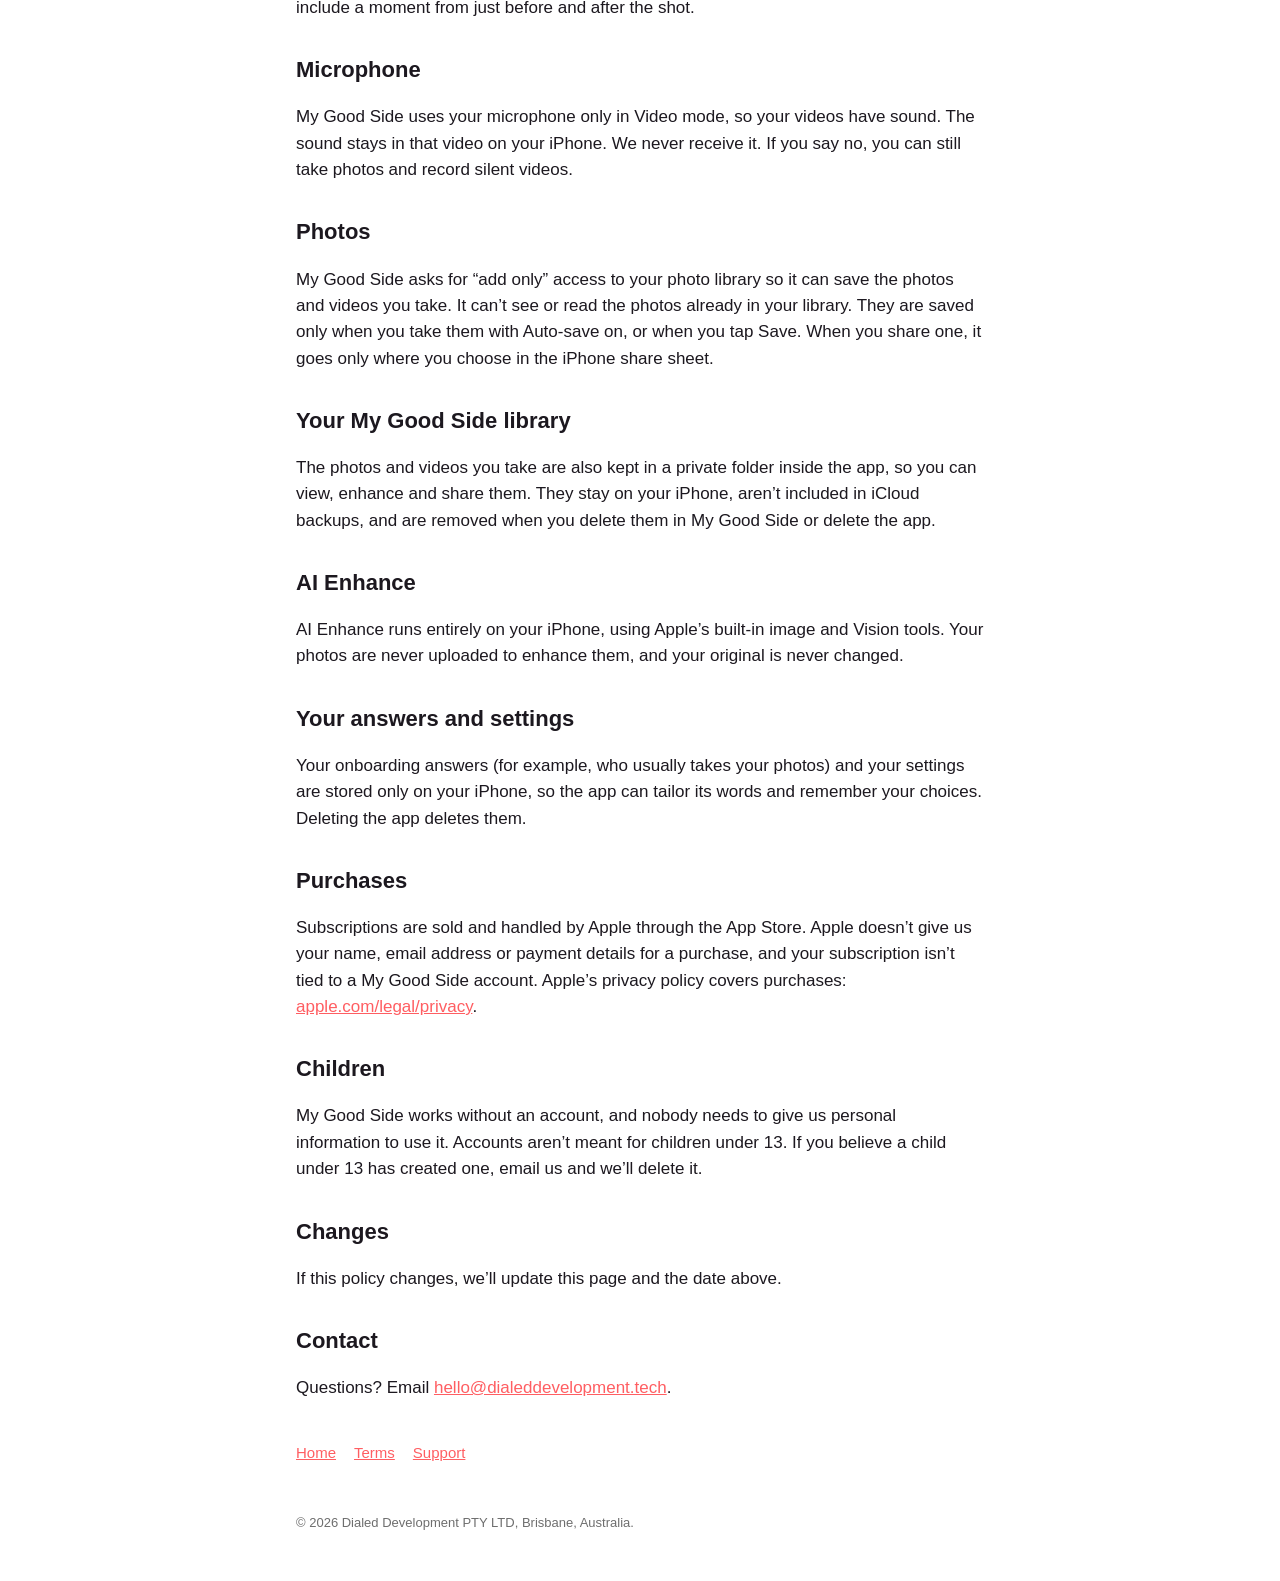
==== commit c5b5785a: "Use the Dialed Development support email Co-Authored-By: Claude Opus 5.5 <noreply@anthropic.com>" ====
--- a/privacy/index.html
+++ b/privacy/index.html
@@ -52,7 +52,7 @@
 <h2>Changes</h2>
 <p>If this policy changes, we’ll update this page and the date above.</p>
 <h2>Contact</h2>
-<p>Questions? Email <a href="mailto:team@useflashapp.com">team@useflashapp.com</a>.</p>
+<p>Questions? Email <a href="mailto:hello@dialeddevelopment.tech">hello@dialeddevelopment.tech</a>.</p>
 <nav><a href="../">Home</a><a href="../terms/">Terms</a><a href="../support/">Support</a></nav>
 </div></main>
 <footer><div class="wrap">© 2026 Dialed Development PTY LTD, Brisbane, Australia.</div></footer>
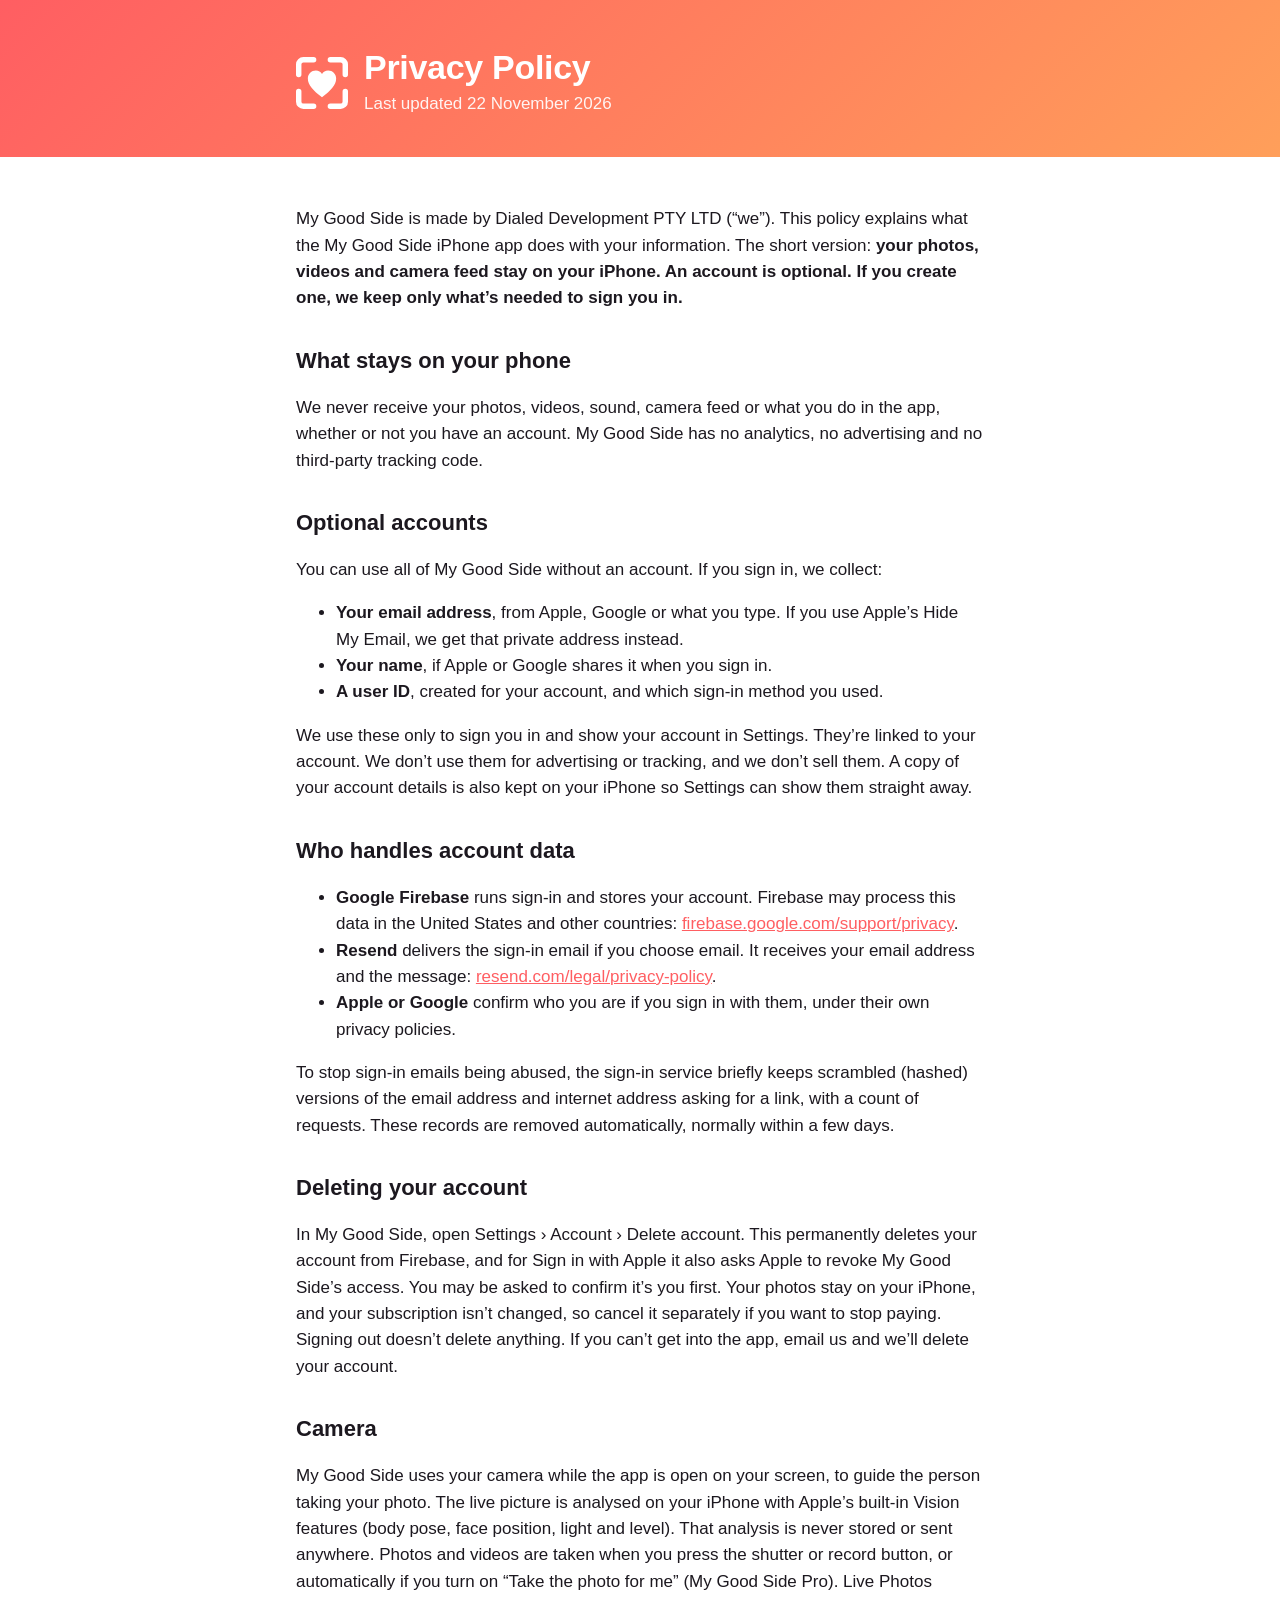
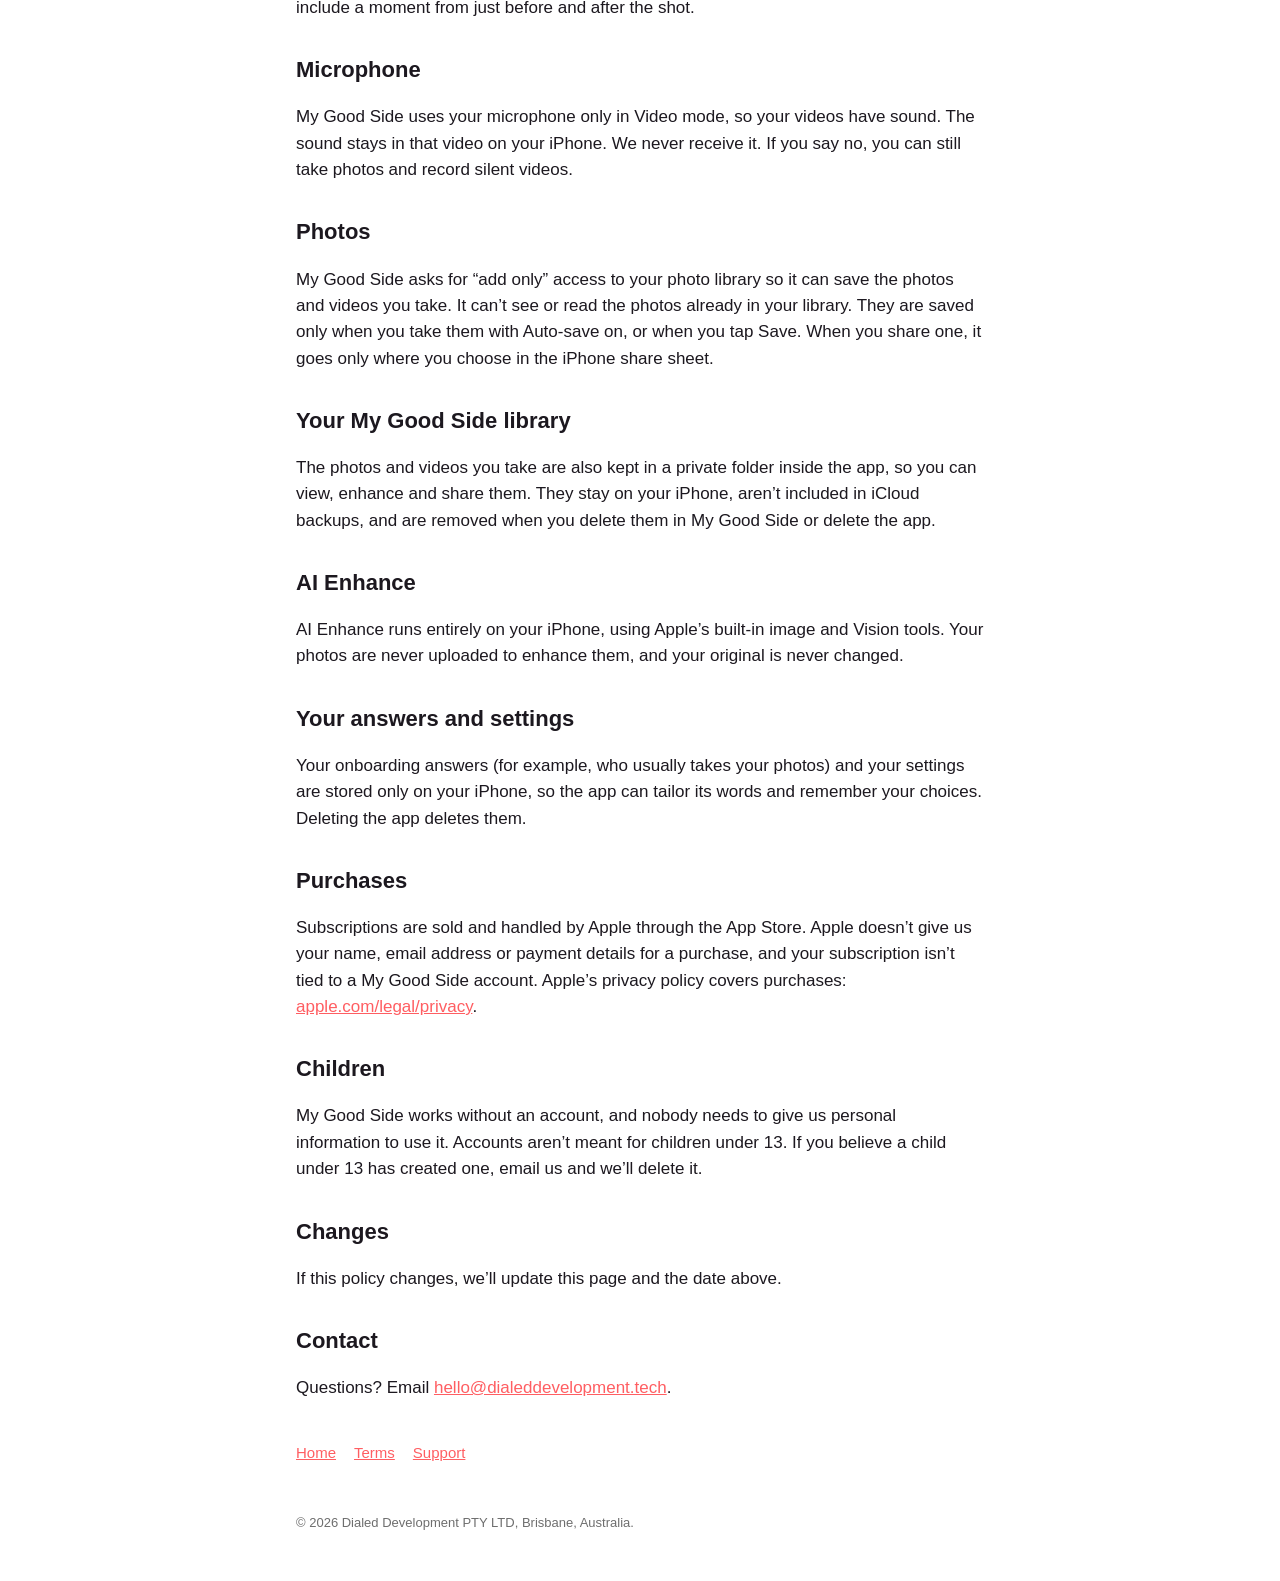
==== commit d058145c: "Use the new logo and describe the green outline Co-Authored-By: Claude Opus 5.5 <noreply@anthropic.c" ====
--- a/privacy/index.html
+++ b/privacy/index.html
@@ -9,7 +9,7 @@
 </head>
 <body>
 <header><div class="wrap">
-<a href="../"><svg class="mark" viewBox="0 0 644 644" aria-hidden="true"><g fill="none" stroke="#fff" stroke-width="64" stroke-linecap="round" stroke-linejoin="round"><path d="M230 32H32V230"/><path d="M414 32H612V230"/><path d="M230 612H32V414"/><path d="M414 612H612V414"/></g><path fill="#fff" d="M322 381c-8-6-112-74-112-140 0-35 26-59 57-59 24 0 44 14 55 33 11-19 31-33 55-33 31 0 57 24 57 59 0 66-104 134-112 140z"/></svg></a>
+<a href="../"><svg class="mark" viewBox="177 177 670 670" aria-hidden="true"><g fill="none" stroke="#fff" stroke-width="70" stroke-linecap="round" stroke-linejoin="round"><path d="M212 404V272A60 60 0 0 1 272 212H404"/><path d="M620 212H752A60 60 0 0 1 812 272V404"/><path d="M212 620V752A60 60 0 0 0 272 812H404"/><path d="M620 812H752A60 60 0 0 0 812 752V620"/></g><path fill="#fff" transform="translate(512 522) scale(.86) translate(-512 -520)" d="M512 720C380 620 300 540 300 440C300 370 355 320 420 320C460 320 495 340 512 372C529 340 564 320 604 320C669 320 724 370 724 440C724 540 644 620 512 720Z"/></svg></a>
 <div><h1>Privacy Policy</h1><p>Last updated 22 November 2026</p></div>
 </div></header>
 <main><div class="wrap">
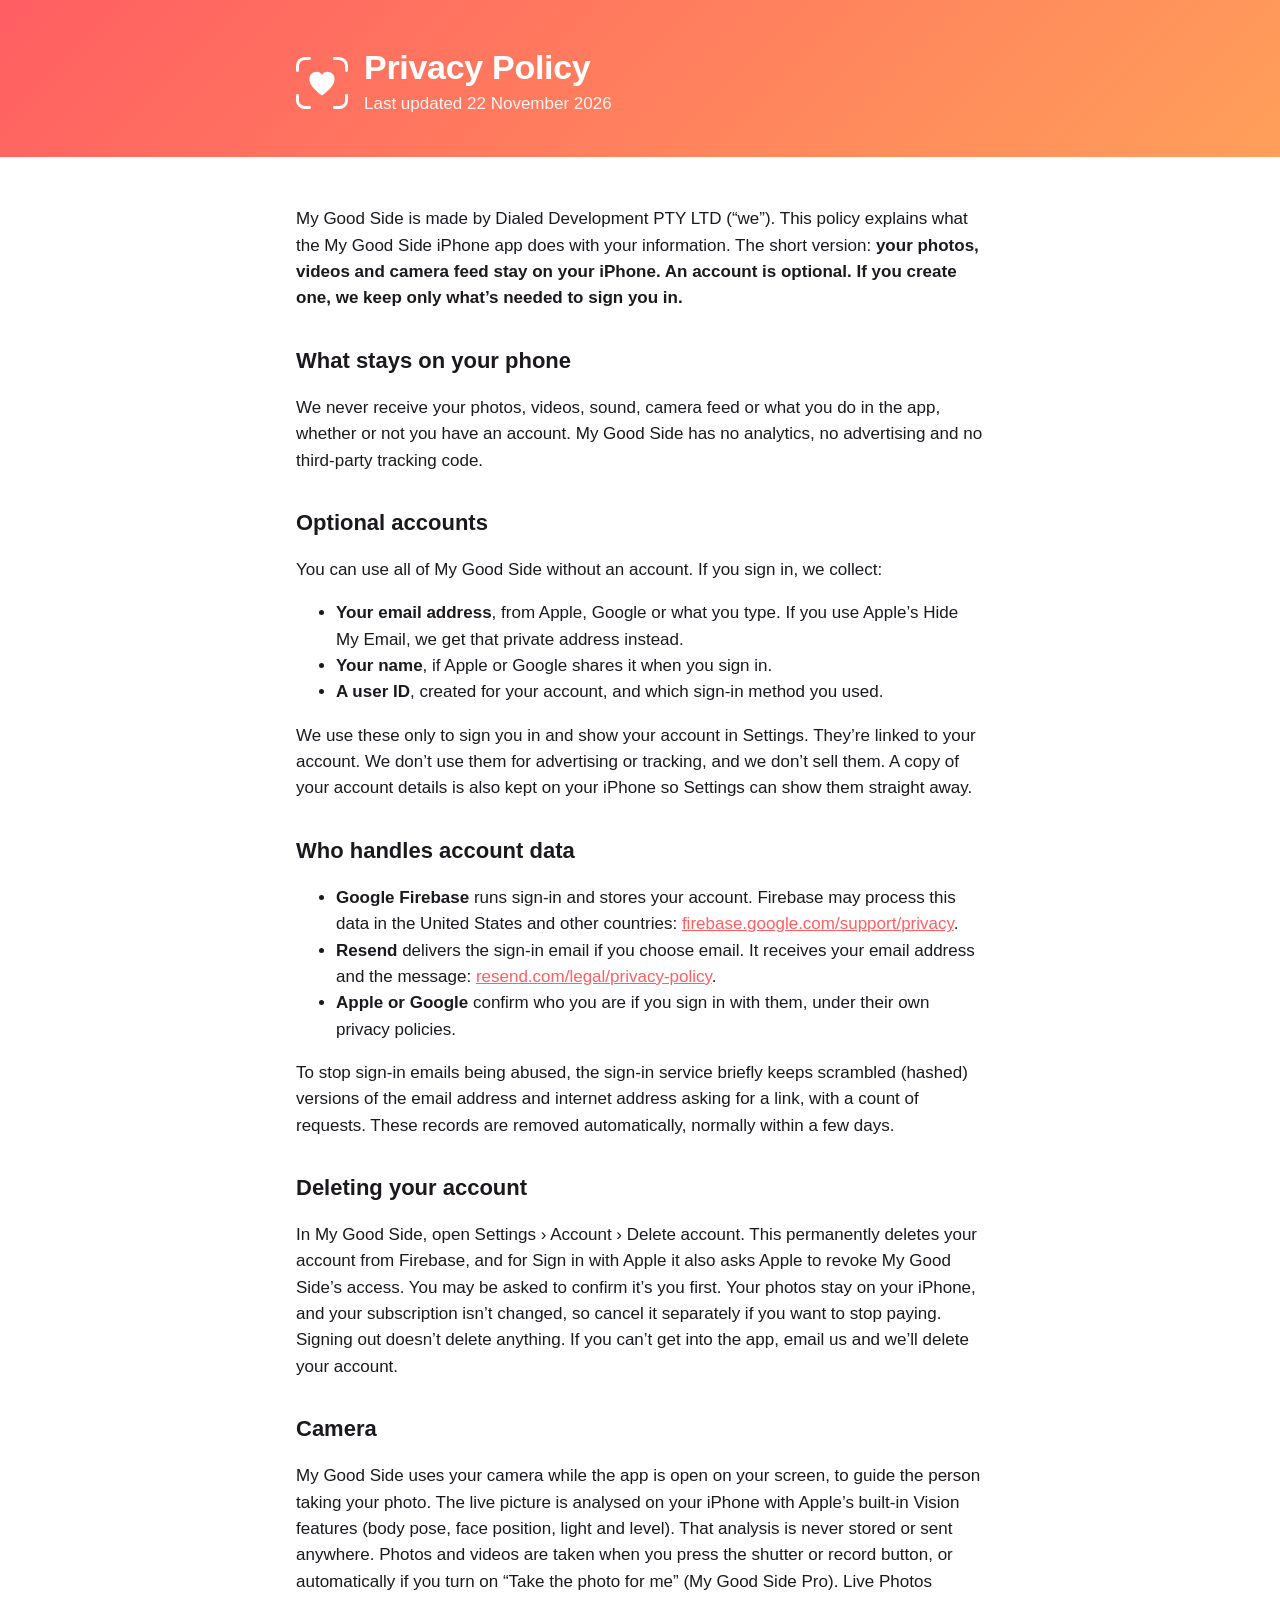
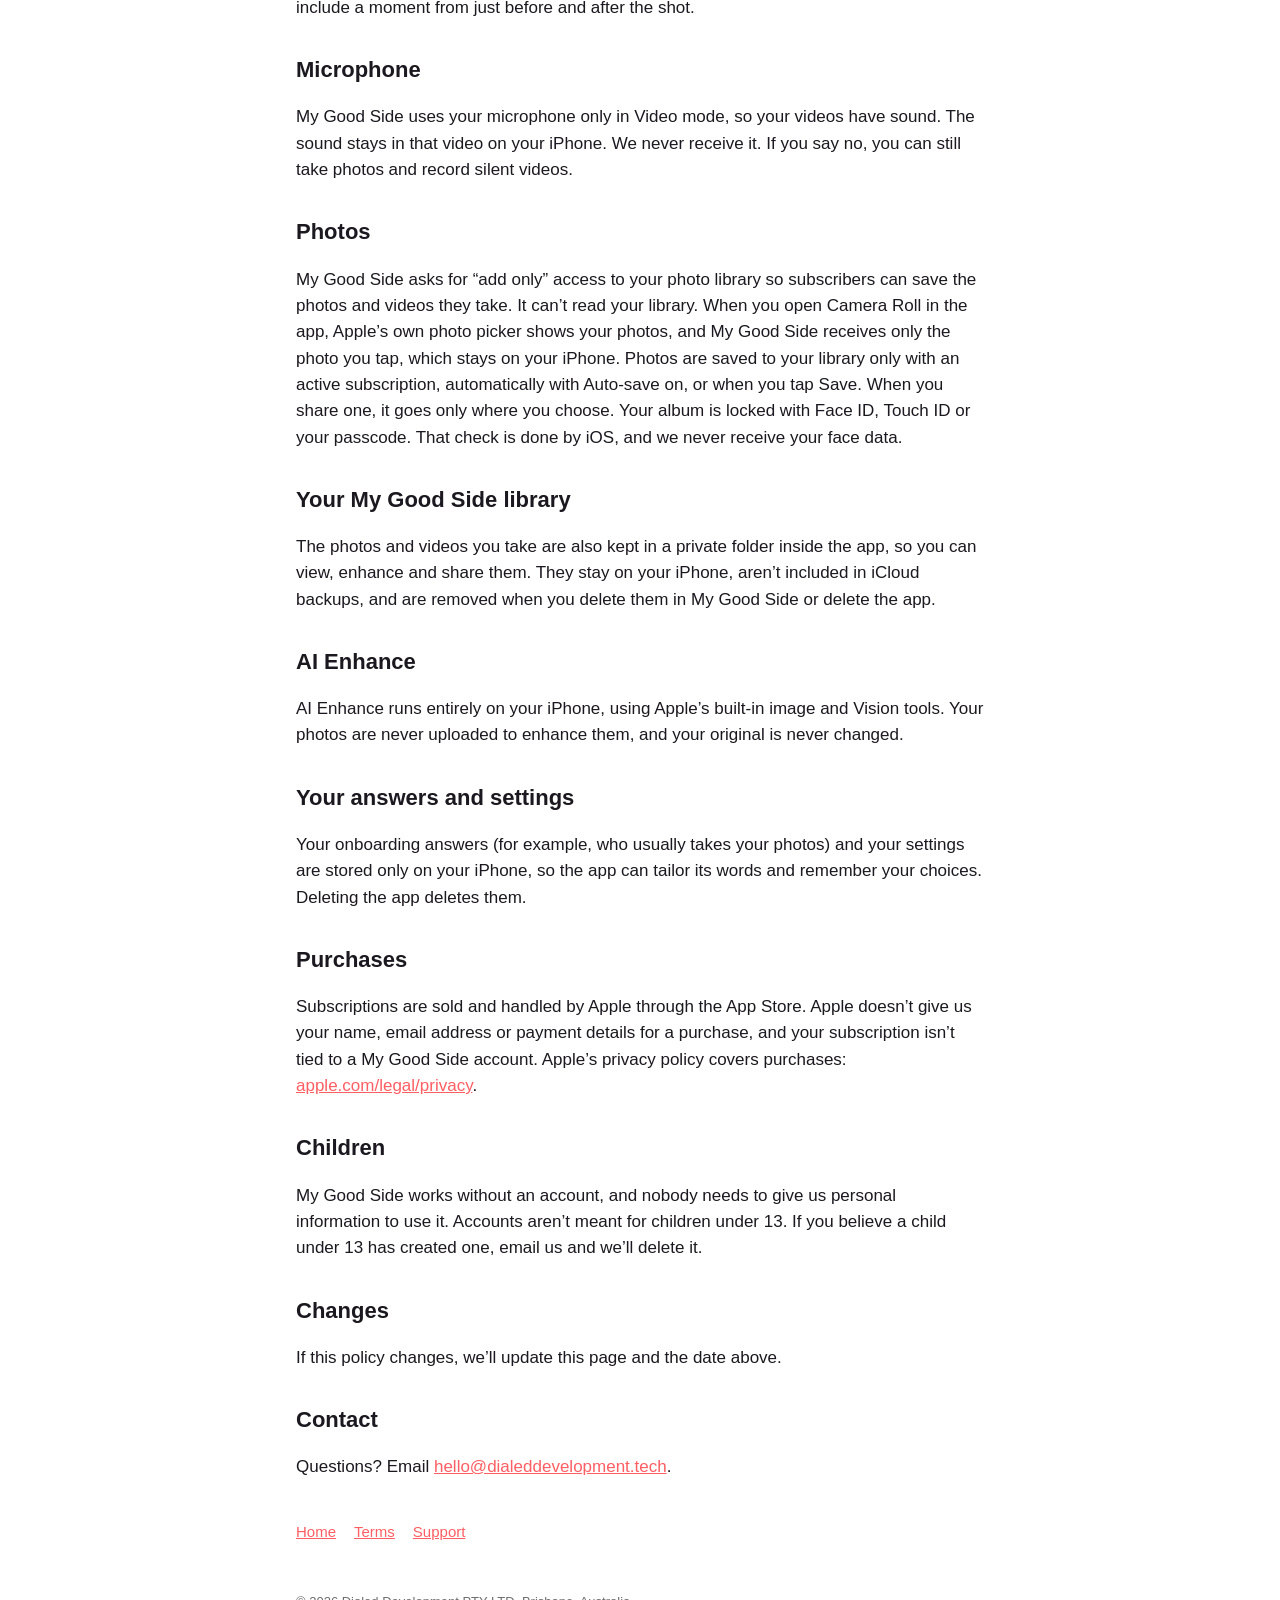
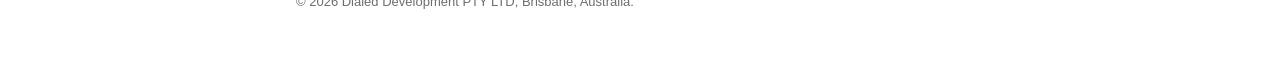
==== commit 38504408: "Use the new logo frame and explain the new photo rules Co-Authored-By: Claude Opus 5.5 <noreply@anth" ====
--- a/privacy/index.html
+++ b/privacy/index.html
@@ -9,7 +9,7 @@
 </head>
 <body>
 <header><div class="wrap">
-<a href="../"><svg class="mark" viewBox="177 177 670 670" aria-hidden="true"><g fill="none" stroke="#fff" stroke-width="70" stroke-linecap="round" stroke-linejoin="round"><path d="M212 404V272A60 60 0 0 1 272 212H404"/><path d="M620 212H752A60 60 0 0 1 812 272V404"/><path d="M212 620V752A60 60 0 0 0 272 812H404"/><path d="M620 812H752A60 60 0 0 0 812 752V620"/></g><path fill="#fff" transform="translate(512 522) scale(.86) translate(-512 -520)" d="M512 720C380 620 300 540 300 440C300 370 355 320 420 320C460 320 495 340 512 372C529 340 564 320 604 320C669 320 724 370 724 440C724 540 644 620 512 720Z"/></svg></a>
+<a href="../"><svg class="mark" viewBox="134.5 134.5 755 755" aria-hidden="true"><g fill="none" stroke="#fff" stroke-width="43" stroke-linecap="round" stroke-linejoin="round"><path d="M156 331V263A107 107 0 0 1 263 156H331"/><path d="M693 156H761A107 107 0 0 1 868 263V331"/><path d="M868 693V761A107 107 0 0 1 761 868H693"/><path d="M331 868H263A107 107 0 0 1 156 761V693"/></g><path fill="#fff" transform="translate(512 522) scale(.86) translate(-512 -520)" d="M512 720C380 620 300 540 300 440C300 370 355 320 420 320C460 320 495 340 512 372C529 340 564 320 604 320C669 320 724 370 724 440C724 540 644 620 512 720Z"/></svg></a>
 <div><h1>Privacy Policy</h1><p>Last updated 22 November 2026</p></div>
 </div></header>
 <main><div class="wrap">
@@ -38,7 +38,7 @@
 <h2>Microphone</h2>
 <p>My Good Side uses your microphone only in Video mode, so your videos have sound. The sound stays in that video on your iPhone. We never receive it. If you say no, you can still take photos and record silent videos.</p>
 <h2>Photos</h2>
-<p>My Good Side asks for “add only” access to your photo library so it can save the photos and videos you take. It can’t see or read the photos already in your library. They are saved only when you take them with Auto-save on, or when you tap Save. When you share one, it goes only where you choose in the iPhone share sheet.</p>
+<p>My Good Side asks for “add only” access to your photo library so subscribers can save the photos and videos they take. It can’t read your library. When you open Camera Roll in the app, Apple’s own photo picker shows your photos, and My Good Side receives only the photo you tap, which stays on your iPhone. Photos are saved to your library only with an active subscription, automatically with Auto-save on, or when you tap Save. When you share one, it goes only where you choose. Your album is locked with Face ID, Touch ID or your passcode. That check is done by iOS, and we never receive your face data.</p>
 <h2>Your My Good Side library</h2>
 <p>The photos and videos you take are also kept in a private folder inside the app, so you can view, enhance and share them. They stay on your iPhone, aren’t included in iCloud backups, and are removed when you delete them in My Good Side or delete the app.</p>
 <h2>AI Enhance</h2>
